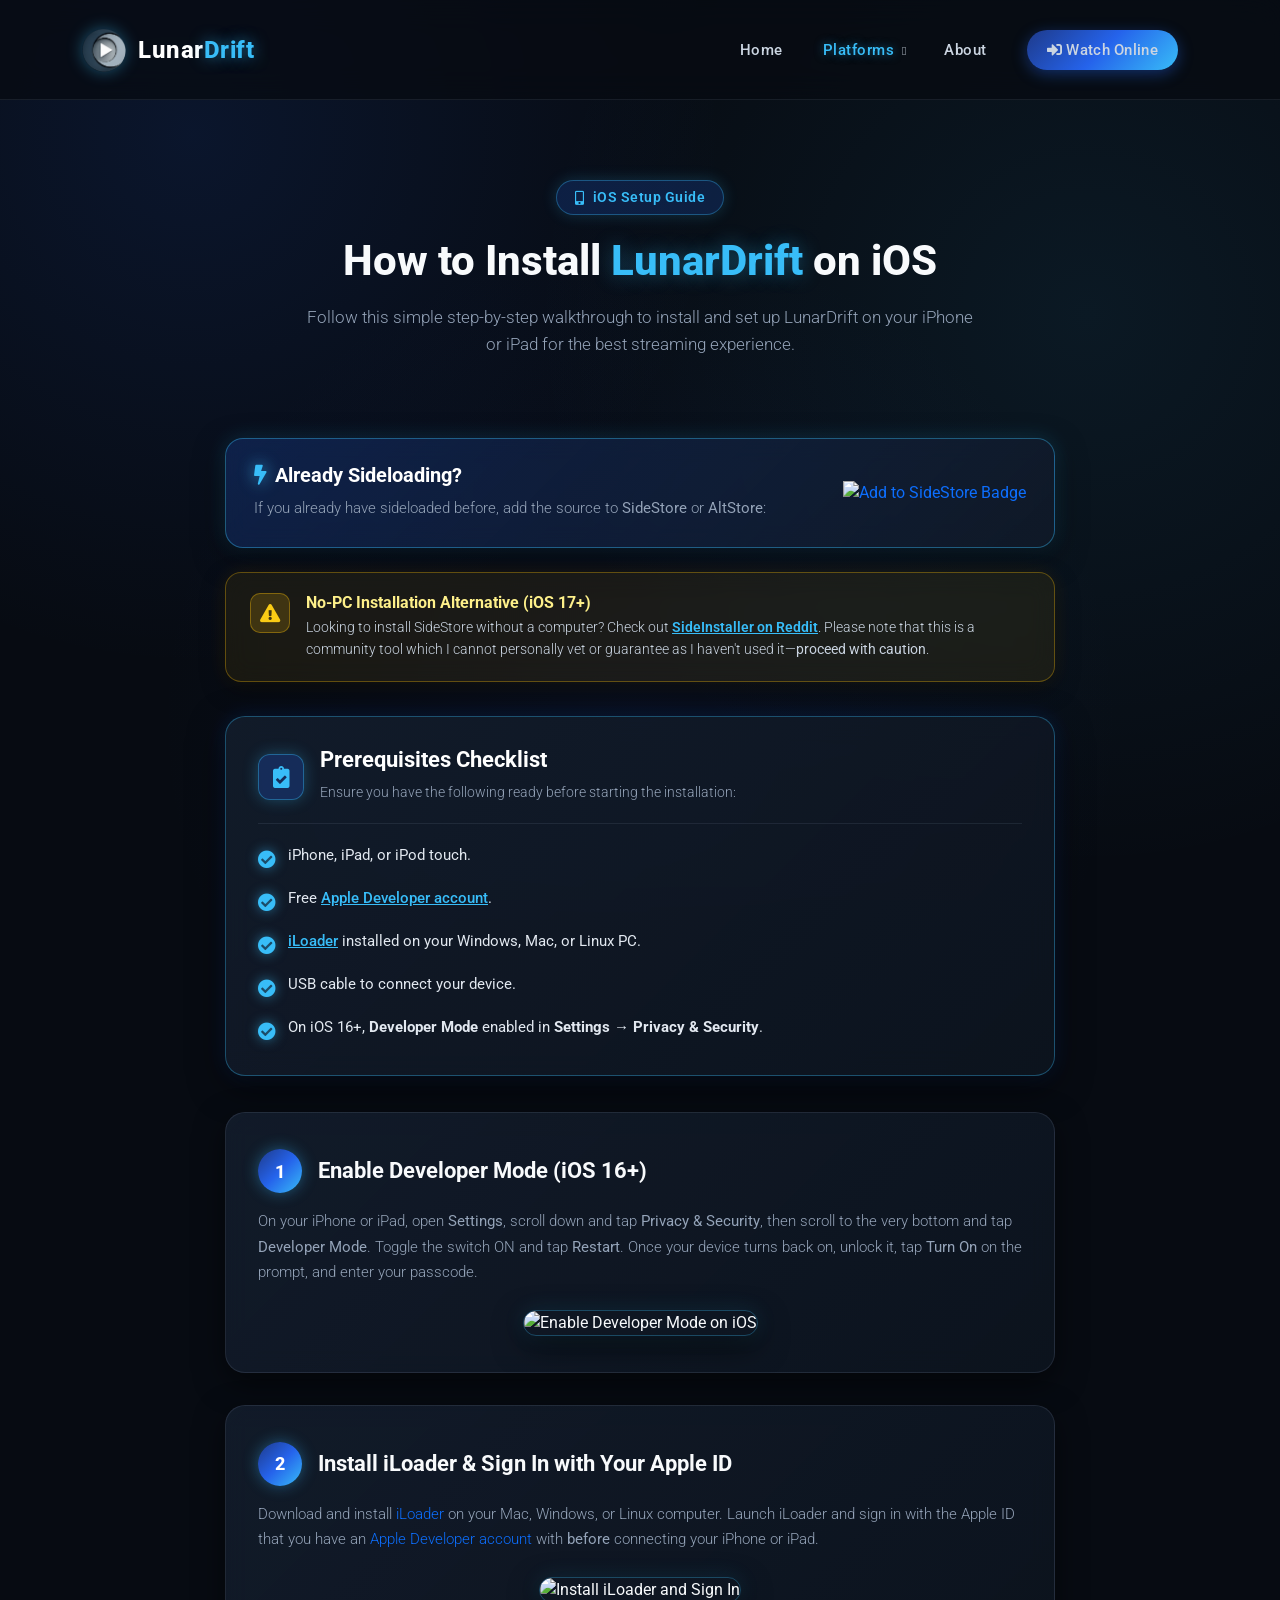
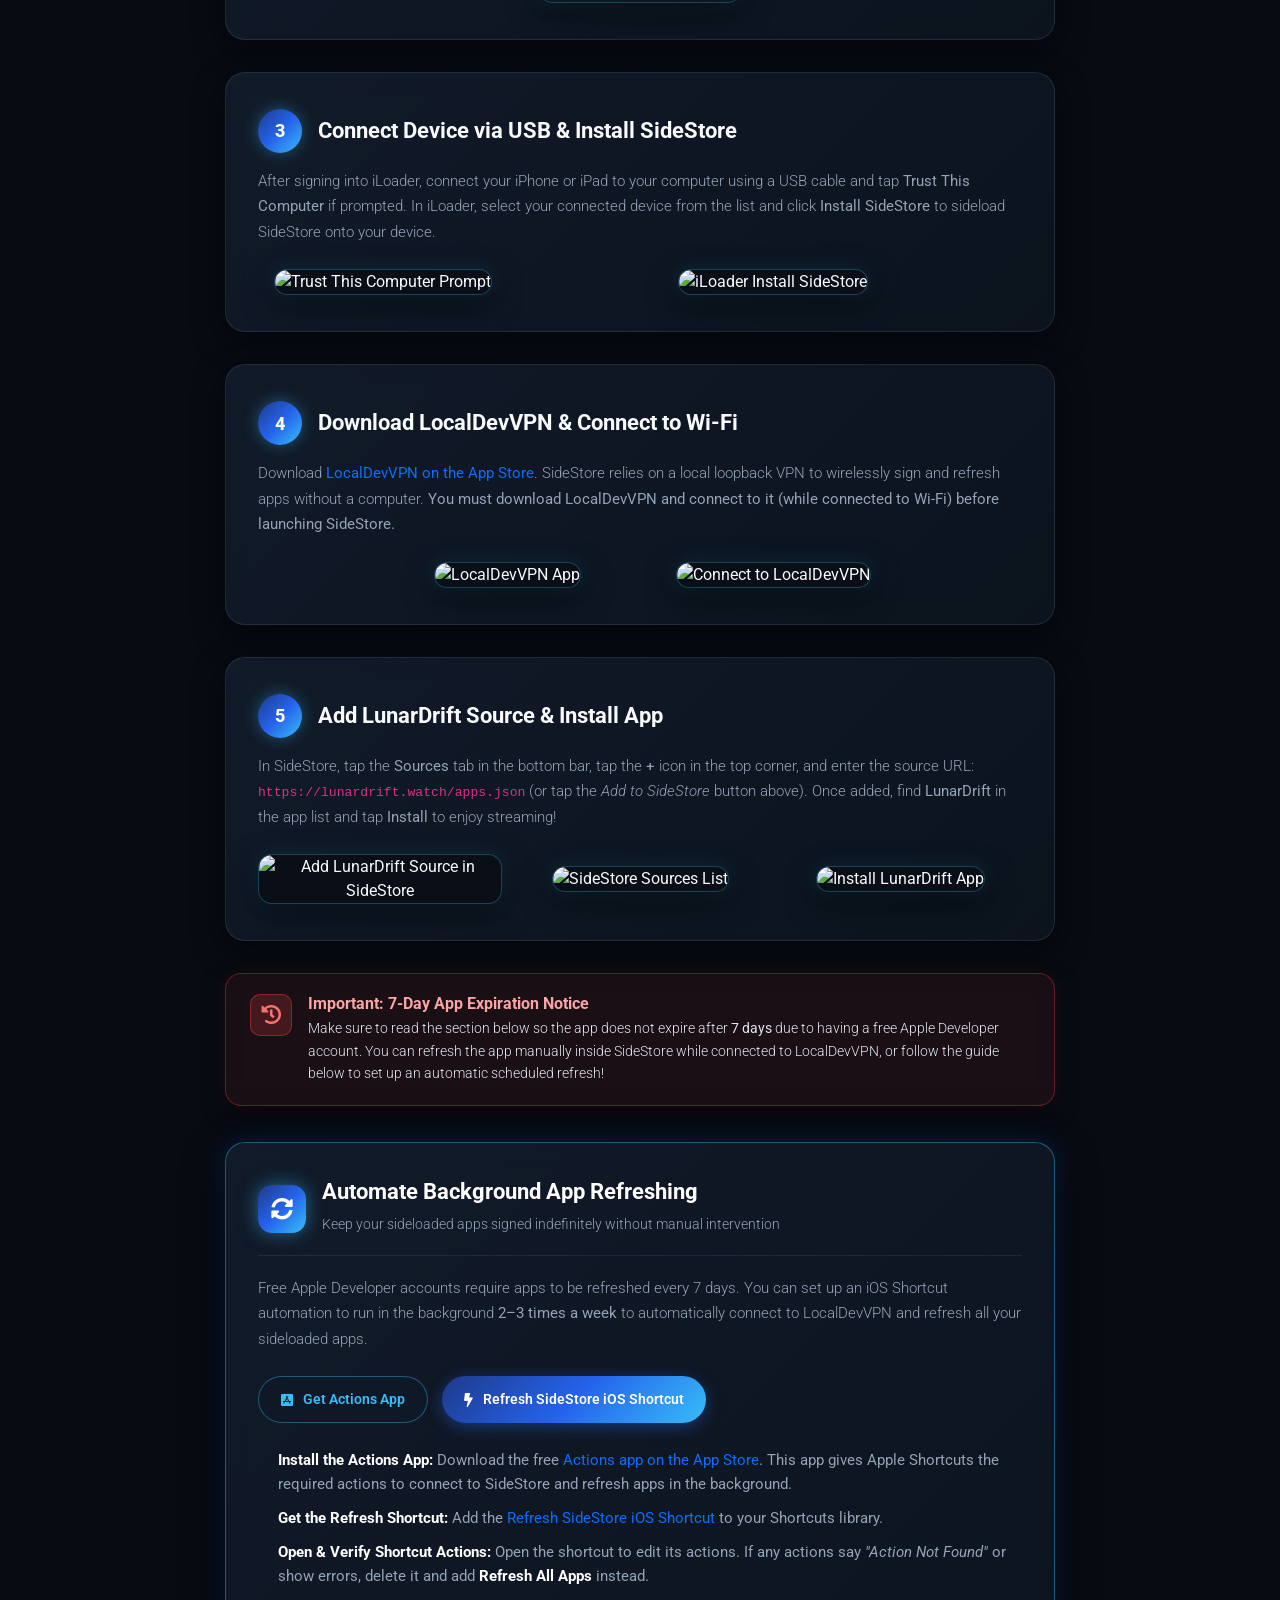
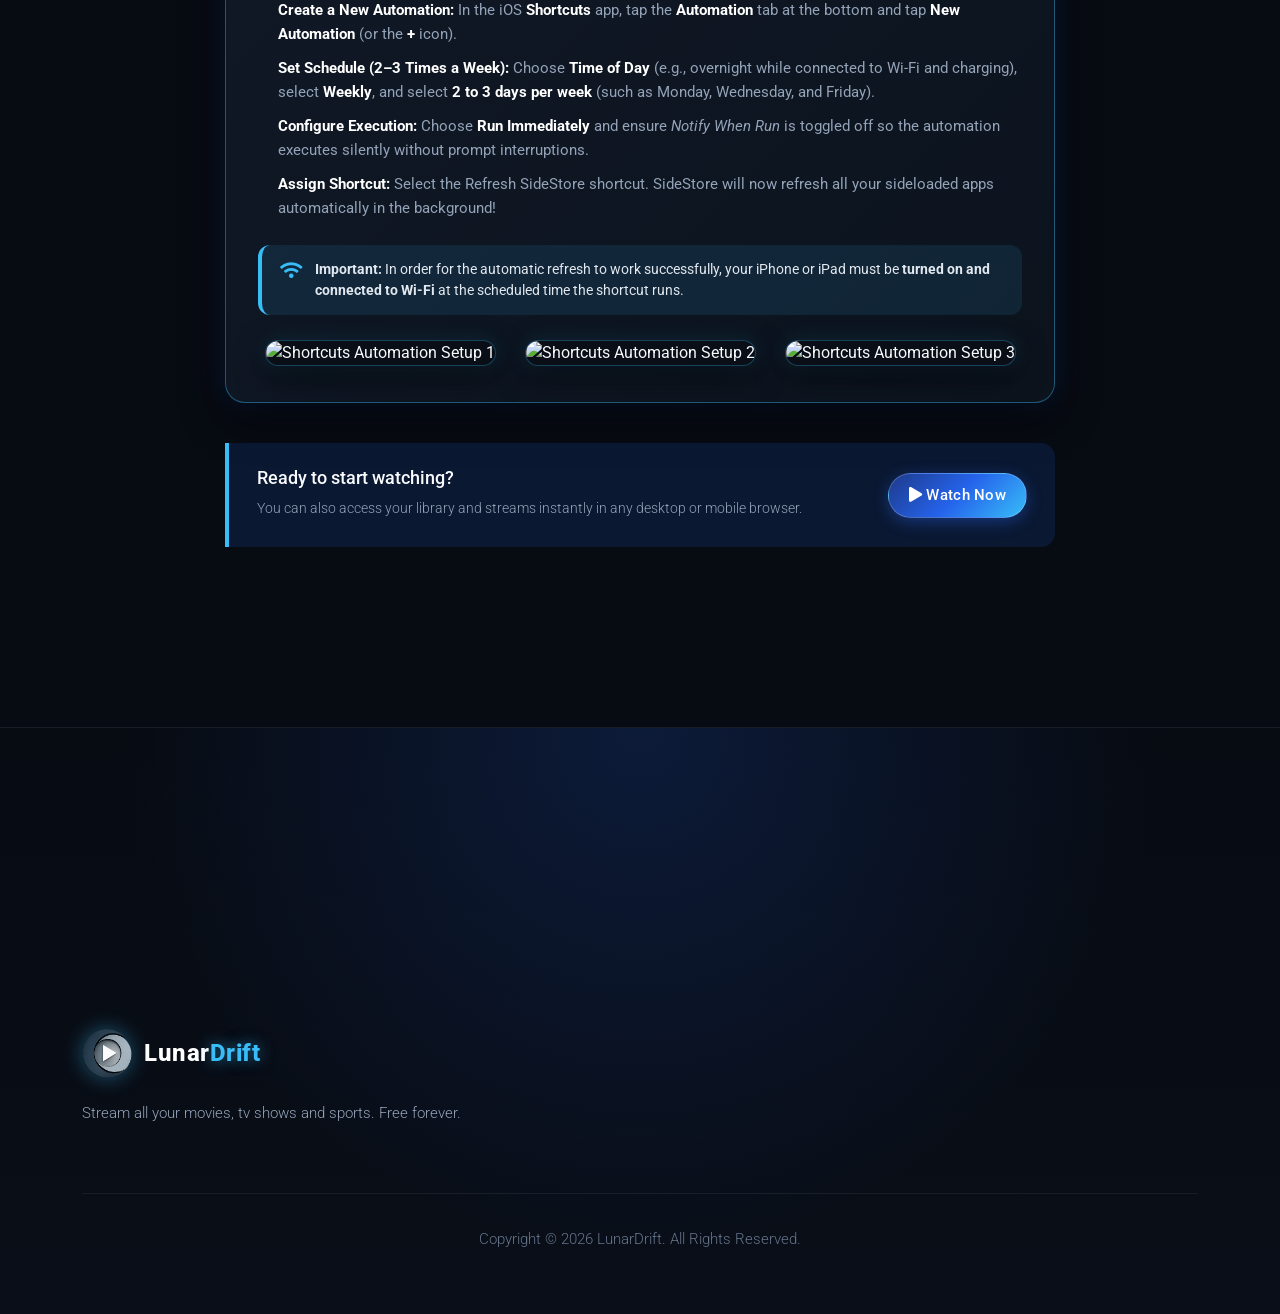
==== ios.html @ 65b02349 "Add files via upload" ====
<!DOCTYPE html>
<html lang="en">

<head>
  <meta charset="UTF-8">
  <meta name="viewport" content="width=device-width, initial-scale=1, shrink-to-fit=no">
  <meta name="description" content="Step-by-step guide to install LunarDrift on iOS devices (iPhone & iPad).">
  <meta name="author" content="LunarDrift">
  <link rel="preconnect" href="https://fonts.googleapis.com">
  <link rel="preconnect" href="https://fonts.gstatic.com" crossorigin>
  <link href="https://fonts.googleapis.com/css2?family=Roboto:wght@100;300;400;500;700;900&display=swap"
    rel="stylesheet">

  <title>How to Install LunarDrift on iOS (iPhone & iPad)</title>
  <link rel="icon" type="image/png" href="assets/images/lunardrift-logo.png">

  <!-- Bootstrap core CSS -->
  <link href="vendor/bootstrap/css/bootstrap.min.css" rel="stylesheet">

  <!-- Additional CSS Files -->
  <link rel="stylesheet" href="https://use.fontawesome.com/releases/v5.8.1/css/all.css"
    integrity="sha384-50oBUHEmvpQ+1lW4y57PTFmhCaXp0ML5d60M1M7uH2+nqUivzIebhndOJK28anvf" crossorigin="anonymous">
  <link rel="stylesheet" href="assets/css/templatemo-chain-app-dev.css">
  <link rel="stylesheet" href="assets/css/lunardrift-theme.css">
  <link rel="stylesheet" href="assets/css/animated.css">
  <link rel="stylesheet" href="assets/css/owl.css">
</head>

<body>

  <!-- ***** Preloader Start ***** -->
  <div id="js-preloader" class="js-preloader">
    <div class="preloader-inner">
      <span class="dot"></span>
      <div class="dots">
        <span></span>
        <span></span>
        <span></span>
      </div>
    </div>
  </div>
  <!-- ***** Preloader End ***** -->

  <!-- ***** Header Area Start ***** -->
  <header class="header-area header-sticky wow slideInDown" data-wow-duration="0.75s" data-wow-delay="0s">
    <div class="container">
      <div class="row">
        <div class="col-12">
          <nav class="main-nav">
            <!-- ***** Logo Start ***** -->
            <a href="index.html" class="logo">
              <img src="assets/images/lunardrift-logo.png" alt="LunarDrift Logo">
              <span class="logo-brand-text">Lunar<span>Drift</span></span>
            </a>
            <!-- ***** Logo End ***** -->
            <!-- ***** Menu Start ***** -->
            <ul class="nav">
              <li><a href="index.html#top">Home</a></li>
              <li class="submenu">
                <a href="javascript:;" class="active">Platforms</a>
                <ul>
                  <li><a href="ios.html" class="active"><i class="fas fa-mobile-alt"></i> iOS</a></li>
                  <li><a href="google-tv.html"><i class="fas fa-tv"></i> Google TV</a></li>
                </ul>
              </li>
              <li><a href="index.html#about">About</a></li>
              <li>
                <div class="gradient-button">
                  <a id="modal_trigger" href="https://lunardrift.watch"><i class="fa fa-sign-in-alt"></i> Watch
                    Online</a>
                </div>
              </li>
            </ul>
            <a class='menu-trigger'>
              <span>Menu</span>
            </a>
            <!-- ***** Menu End ***** -->
          </nav>
        </div>
      </div>
    </div>
  </header>
  <!-- ***** Header Area End ***** -->

  <!-- ***** Guide Hero Section ***** -->
  <div class="guide-header-section">
    <div class="container">
      <div class="row">
        <div class="col-lg-10 offset-lg-1">
          <div class="guide-badge">
            <i class="fas fa-mobile-alt"></i> iOS Setup Guide
          </div>
          <h1 class="guide-title">How to Install <span>LunarDrift</span> on iOS</h1>
          <p class="guide-subtitle">
            Follow this simple step-by-step walkthrough to install and set up LunarDrift on your iPhone or iPad for the
            best streaming experience.
          </p>
        </div>
      </div>
    </div>
  </div>

  <!-- ***** Steps Section ***** -->
  <div class="steps-container">

    <!-- Sideloading Quick Add Banner -->
    <div class="sideload-callout-card wow fadeInUp" data-wow-duration="0.6s">
      <div class="sideload-content">
        <div class="sideload-text">
          <h4><i class="fas fa-bolt"></i> Already Sideloading?</h4>
          <p>If you already have sideloaded before, add the source to <strong>SideStore</strong> or
            <strong>AltStore</strong>:
          </p>
        </div>
        <div class="sideload-btn-wrap">
          <a href="sidestore://source?url=https://lunardrift.watch/apps.json" class="sidestore-badge-link"
            title="Add to SideStore / AltStore">
            <img
              src="https://raw.githubusercontent.com/xN1ckuz/xN1ckuz-Sidestore-Repo/main/Resources/Repo/sidestore_badge.png"
              alt="Add to SideStore Badge">
          </a>
        </div>
      </div>
    </div>

    <!-- No-PC Alternative Notice -->
    <div class="no-pc-notice-card wow fadeInUp" data-wow-duration="0.6s" data-wow-delay="0.1s">
      <div class="notice-icon"><i class="fas fa-exclamation-triangle"></i></div>
      <div>
        <h5>No-PC Installation Alternative (iOS 17+)</h5>
        <p>
          Looking to install SideStore without a computer? Check out <a href="https://www.reddit.com/r/sideloaded/comments/1uhxrye/i_made_sideinstaller_an_nopc_sidestore_installer/" target="_blank" rel="noopener noreferrer">SideInstaller on Reddit</a>. Please note that this is a community tool which I cannot personally vet or guarantee as I haven't used it—<strong>proceed with caution</strong>.
        </p>
      </div>
    </div>

    <!-- Prerequisites Card -->
    <div class="prerequisites-card wow fadeInUp" data-wow-duration="0.6s">
      <div class="prereq-header">
        <div class="prereq-icon"><i class="fas fa-clipboard-check"></i></div>
        <div>
          <h4>Prerequisites Checklist</h4>
          <p>Ensure you have the following ready before starting the installation:</p>
        </div>
      </div>
      <ul class="prereq-list">
        <li>
          <span class="check-icon"><i class="fas fa-check-circle"></i></span>
          <span class="prereq-text">iPhone, iPad, or iPod touch.</span>
        </li>
        <li>
          <span class="check-icon"><i class="fas fa-check-circle"></i></span>
          <span class="prereq-text">Free <a href="https://developer.apple.com" target="_blank"
              rel="noopener noreferrer">Apple Developer account</a>.</span>
        </li>
        <li>
          <span class="check-icon"><i class="fas fa-check-circle"></i></span>
          <span class="prereq-text"><a href="https://iloader.site/download/" target="_blank"
              rel="noopener noreferrer">iLoader</a> installed on your Windows, Mac, or Linux PC.</span>
        </li>
        <li>
          <span class="check-icon"><i class="fas fa-check-circle"></i></span>
          <span class="prereq-text">USB cable to connect your device.</span>
        </li>
        <li>
          <span class="check-icon"><i class="fas fa-check-circle"></i></span>
          <span class="prereq-text">On iOS 16+, <strong>Developer Mode</strong> enabled in <strong>Settings → Privacy
              &amp; Security</strong>.</span>
        </li>
      </ul>
    </div>

    <!-- Step 1 -->
    <div class="step-card wow fadeInUp" data-wow-duration="0.6s" data-wow-delay="0.1s">
      <div class="step-header">
        <div class="step-number">1</div>
        <h3 class="step-heading">Enable Developer Mode (iOS 16+)</h3>
      </div>
      <p class="step-description">
        On your iPhone or iPad, open <strong>Settings</strong>, scroll down and tap <strong>Privacy &amp;
          Security</strong>, then scroll to the very bottom and tap <strong>Developer Mode</strong>. Toggle the switch
        ON and tap <strong>Restart</strong>. Once your device turns back on, unlock it, tap <strong>Turn On</strong> on
        the prompt, and enter your passcode.
      </p>
      <div class="step-image-wrap">
        <img src="https://www.cultofmac.com/wp-content/uploads/2022/08/Enable-Developer-Mode.jpg" alt="Enable Developer Mode on iOS" class="img-fluid">
      </div>
    </div>

    <!-- Step 2 -->
    <div class="step-card wow fadeInUp" data-wow-duration="0.6s" data-wow-delay="0.2s">
      <div class="step-header">
        <div class="step-number">2</div>
        <h3 class="step-heading">Install iLoader &amp; Sign In with Your Apple ID</h3>
      </div>
      <p class="step-description">
        Download and install <a href="https://iloader.site/download/" target="_blank"
          rel="noopener noreferrer">iLoader</a> on your Mac, Windows, or Linux computer. Launch iLoader and sign in with
        the Apple ID that you have an <a href="https://developer.apple.com" target="_blank"
          rel="noopener noreferrer">Apple Developer account</a> with <strong>before</strong> connecting your iPhone or
        iPad.
      </p>
      <div class="step-image-wrap">
        <img src="https://encrypted-tbn0.gstatic.com/images?q=tbn:ANd9GcRnQ1oqlwkjmVuAqbkBHPEQ_l-KyFqG_EfrRuJJrLExAYUahlu0mbSsGn8&amp;s=10" alt="Install iLoader and Sign In" class="img-fluid">
      </div>
    </div>

    <!-- Step 3 -->
    <div class="step-card wow fadeInUp" data-wow-duration="0.6s" data-wow-delay="0.3s">
      <div class="step-header">
        <div class="step-number">3</div>
        <h3 class="step-heading">Connect Device via USB &amp; Install SideStore</h3>
      </div>
      <p class="step-description">
        After signing into iLoader, connect your iPhone or iPad to your computer using a USB cable and tap <strong>Trust
          This Computer</strong> if prompted. In iLoader, select your connected device from the list and click
        <strong>Install SideStore</strong> to sideload SideStore onto your device.
      </p>
      <div class="step-image-grid">
        <div class="grid-img-col col-phone">
          <img src="https://cdsassets.apple.com/live/7WUAS350/images/ios/ios-16-iphone-14-pro-trust-this-computer-prompt.png" alt="Trust This Computer Prompt" class="img-fluid">
        </div>
        <div class="grid-img-col col-desktop">
          <img src="https://senumy.com/wp-content/uploads/2025/12/iloader-ipa-installer-tool-1.jpg" alt="iLoader Install SideStore" class="img-fluid">
        </div>
      </div>
    </div>

    <!-- Step 4 -->
    <div class="step-card wow fadeInUp" data-wow-duration="0.6s" data-wow-delay="0.4s">
      <div class="step-header">
        <div class="step-number">4</div>
        <h3 class="step-heading">Download LocalDevVPN &amp; Connect to Wi-Fi</h3>
      </div>
      <p class="step-description">
        Download <a href="https://apps.apple.com/us/app/localdevvpn/id6755608044" target="_blank"
          rel="noopener noreferrer"><strong>LocalDevVPN on the App Store</strong></a>. SideStore relies on a local
        loopback VPN to wirelessly sign and refresh apps without a computer. <strong>You must download LocalDevVPN and
          connect to it (while connected to Wi-Fi) before launching SideStore.</strong>
      </p>
      <div class="step-image-grid">
        <div class="grid-img-col col-phone">
          <img src="https://lunardrift.watch/vpn.png" alt="LocalDevVPN App" class="img-fluid">
        </div>
        <div class="grid-img-col col-phone">
          <img src="https://img.utdstc.com/screen/2cb/a46/2cba46c6ee9ad8f874c85ecdb246991c20b0ef5a46b547536ecea882cd1bb7c3:600" alt="Connect to LocalDevVPN" class="img-fluid">
        </div>
      </div>
    </div>

    <!-- Step 5 -->
    <div class="step-card wow fadeInUp" data-wow-duration="0.6s" data-wow-delay="0.5s">
      <div class="step-header">
        <div class="step-number">5</div>
        <h3 class="step-heading">Add LunarDrift Source &amp; Install App</h3>
      </div>
      <p class="step-description">
        In SideStore, tap the <strong>Sources</strong> tab in the bottom bar, tap the <strong>+</strong> icon in the top
        corner, and enter the source URL: <code>https://lunardrift.watch/apps.json</code> (or tap the <em>Add to
          SideStore</em> button above). Once added, find <strong>LunarDrift</strong> in the app list and tap
        <strong>Install</strong> to enjoy streaming!
      </p>
      <div class="step-image-grid">
        <div class="grid-img-col col-phone">
          <img src="https://lunardrift.watch/ss1.png" alt="Add LunarDrift Source in SideStore" class="img-fluid">
        </div>
        <div class="grid-img-col col-phone">
          <img src="https://lunardrift.watch/ss2.png" alt="SideStore Sources List" class="img-fluid">
        </div>
        <div class="grid-img-col col-phone">
          <img src="https://lunardrift.watch/ss3.png" alt="Install LunarDrift App" class="img-fluid">
        </div>
      </div>
    </div>

    <!-- 7-Day Expiry Notice -->
    <div class="expiry-notice-card wow fadeInUp" data-wow-duration="0.6s" data-wow-delay="0.55s">
      <div class="notice-icon"><i class="fas fa-history"></i></div>
      <div>
        <h5>Important: 7-Day App Expiration Notice</h5>
        <p>
          Make sure to read the section below so the app does not expire after <strong>7 days</strong> due to having a free Apple Developer account. You can refresh the app manually inside SideStore while connected to LocalDevVPN, or follow the guide below to set up an automatic scheduled refresh!
        </p>
      </div>
    </div>

    <!-- Automated Background Refreshing Section -->
    <div class="automation-card wow fadeInUp" data-wow-duration="0.6s" data-wow-delay="0.6s">
      <div class="automation-header">
        <div class="automation-icon"><i class="fas fa-sync-alt"></i></div>
        <div>
          <h3>Automate Background App Refreshing</h3>
          <p>Keep your sideloaded apps signed indefinitely without manual intervention</p>
        </div>
      </div>

      <p class="step-description">
        Free Apple Developer accounts require apps to be refreshed every 7 days. You can set up an iOS Shortcut
        automation to run in the background <strong>2–3 times a week</strong> to automatically connect to LocalDevVPN
        and refresh all your sideloaded apps.
      </p>

      <div class="automation-btn-row">
        <a href="https://apps.apple.com/us/app/actions/id1586435171" target="_blank" rel="noopener noreferrer"
          class="auto-dl-btn secondary">
          <i class="fab fa-app-store-ios"></i> Get Actions App
        </a>
        <a href="https://www.icloud.com/shortcuts/fbde5995550c42d3a55f5955f2159ab5" target="_blank"
          rel="noopener noreferrer" class="auto-dl-btn primary">
          <i class="fas fa-bolt"></i> Refresh SideStore iOS Shortcut
        </a>
      </div>

      <ol class="auto-steps-list">
        <li>
          <strong>Install the Actions App:</strong> Download the free <a
            href="https://apps.apple.com/us/app/actions/id1586435171" target="_blank" rel="noopener noreferrer">Actions
            app on the App Store</a>. This app gives Apple Shortcuts the required actions to connect to SideStore and
          refresh apps in the background.
        </li>
        <li>
          <strong>Get the Refresh Shortcut:</strong> Add the <a
            href="https://www.icloud.com/shortcuts/fbde5995550c42d3a55f5955f2159ab5" target="_blank"
            rel="noopener noreferrer">Refresh SideStore iOS Shortcut</a> to your Shortcuts library.
        </li>
        <li>
          <strong>Open &amp; Verify Shortcut Actions:</strong> Open the shortcut to edit its actions. If any actions say
          <em>"Action Not Found"</em> or show errors, delete it and add <strong>Refresh All Apps</strong>
          instead.
        </li>
        <li>
          <strong>Create a New Automation:</strong> In the iOS <strong>Shortcuts</strong> app, tap the
          <strong>Automation</strong> tab at the bottom and tap <strong>New Automation</strong> (or the
          <strong>+</strong> icon).
        </li>
        <li>
          <strong>Set Schedule (2–3 Times a Week):</strong> Choose <strong>Time of Day</strong> (e.g., overnight while
          connected to Wi-Fi and charging), select <strong>Weekly</strong>, and select <strong>2 to 3 days per
            week</strong> (such as Monday, Wednesday, and Friday).
        </li>
        <li>
          <strong>Configure Execution:</strong> Choose <strong>Run Immediately</strong> and ensure <em>Notify When
            Run</em> is toggled off so the automation executes silently without prompt interruptions.
        </li>
        <li>
          <strong>Assign Shortcut:</strong> Select the Refresh SideStore shortcut. SideStore will now refresh all
          your sideloaded apps automatically in the background!
        </li>
      </ol>

      <div class="automation-note"
        style="margin-top: 15px; margin-bottom: 25px; padding: 14px 18px; border-radius: 12px; background: rgba(56, 189, 248, 0.1); border-left: 4px solid var(--ld-accent-cyan); display: flex; align-items: flex-start; gap: 12px; color: #e2e8f0; font-size: 14px; line-height: 1.5;">
        <i class="fas fa-wifi"
          style="color: var(--ld-accent-cyan); font-size: 18px; margin-top: 2px; flex-shrink: 0;"></i>
        <span><strong>Important:</strong> In order for the automatic refresh to work successfully, your iPhone or iPad
          must be <strong>turned on and connected to Wi-Fi</strong> at the scheduled time the shortcut runs.</span>
      </div>

      <div class="step-image-grid">
        <div class="grid-img-col col-phone">
          <img src="https://lunardrift.watch/sc1.png" alt="Shortcuts Automation Setup 1" class="img-fluid">
        </div>
        <div class="grid-img-col col-phone">
          <img src="https://lunardrift.watch/sc2.png" alt="Shortcuts Automation Setup 2" class="img-fluid">
        </div>
        <div class="grid-img-col col-phone">
          <img src="https://lunardrift.watch/sc3.png" alt="Shortcuts Automation Setup 3" class="img-fluid">
        </div>
      </div>
    </div>

    <!-- Help Callout Box -->
    <div class="guide-callout wow fadeInUp" data-wow-duration="0.6s" data-wow-delay="0.6s">
      <div>
        <h5>Ready to start watching?</h5>
        <p>You can also access your library and streams instantly in any desktop or mobile browser.</p>
      </div>
      <div class="gradient-button">
        <a href="https://lunardrift.watch"><i class="fa fa-play"></i> Watch Now</a>
      </div>
    </div>

  </div>

  <!-- ***** Footer Area Start ***** -->
  <footer id="newsletter">
    <div class="container">
      <div class="row">
        <div class="col-lg-8">
          <div class="footer-widget">
            <div class="logo">
              <img src="assets/images/lunardrift-logo.png" alt="LunarDrift Logo">
              <span class="logo-brand-text">Lunar<span>Drift</span></span>
            </div>
            <p>Stream all your movies, tv shows and sports. Free forever.</p>
          </div>
        </div>
        <div class="col-lg-12">
          <div class="copyright-text">
            <p>Copyright © 2026 LunarDrift. All Rights Reserved.</p>
          </div>
        </div>
      </div>
    </div>
  </footer>

  <!-- Scripts -->
  <script src="vendor/jquery/jquery.min.js"></script>
  <script src="vendor/bootstrap/js/bootstrap.bundle.min.js"></script>
  <script src="assets/js/owl-carousel.js"></script>
  <script src="assets/js/animation.js"></script>
  <script src="assets/js/imagesloaded.js"></script>
  <script src="assets/js/popup.js"></script>
  <script src="assets/js/custom.js"></script>
</body>

</html>
---- assets/css/templatemo-chain-app-dev.css ----
/*

TemplateMo 570 Chain App Dev

https://templatemo.com/tm-570-chain-app-dev

*/

/* ---------------------------------------------
Table of contents
------------------------------------------------
01. font & reset css
02. reset
03. global styles
04. header
05. banner
06. features
07. testimonials
08. contact
09. footer
10. preloader
11. search
12. portfolio

--------------------------------------------- */
/* 
---------------------------------------------
font & reset css
--------------------------------------------- 
*/
/* 
---------------------------------------------
reset
--------------------------------------------- 
*/
html, body, div, span, applet, object, iframe, h1, h2, h3, h4, h5, h6, p, blockquote, div
pre, a, abbr, acronym, address, big, cite, code, del, dfn, em, font, img, ins, kbd, q,
s, samp, small, strike, strong, sub, sup, tt, var, b, u, i, center, dl, dt, dd, ol, ul, li,
figure, header, nav, section, article, aside, footer, figcaption {
  margin: 0;
  padding: 0;
  border: 0;
  outline: 0;
}

/* clear fix */
.grid:after {
  content: '';
  display: block;
  clear: both;
}

/* ---- .grid-item ---- */

.grid-sizer,
.grid-item {
  width: 50%;
}

.grid-item {
  float: left;
}

.grid-item img {
  display: block;
  max-width: 100%;
}

.clearfix:after {
  content: ".";
  display: block;
  clear: both;
  visibility: hidden;
  line-height: 0;
  height: 0;
}

.clearfix {
  display: inline-block;
}

html[xmlns] .clearfix {
  display: block;
}

* html .clearfix {
  height: 1%;
}

ul, li {
  padding: 0;
  margin: 0;
  list-style: none;
}

header, nav, section, article, aside, footer, hgroup {
  display: block;
}

* {
  box-sizing: border-box;
}

html, body {
  font-family: 'Roboto', sans-serif;
  font-weight: 400;
  background-color: #fff;
  -ms-text-size-adjust: 100%;
  -webkit-font-smoothing: antialiased;
  -moz-osx-font-smoothing: grayscale;
}

a {
  text-decoration: none !important;
}

h1, h2, h3, h4, h5, h6 {
  margin-top: 0px;
  margin-bottom: 0px;
}

ul {
  margin-bottom: 0px;
}

p {
  font-size: 15px;
  line-height: 30px;
  font-weight: 300;
  color: #afafaf;
}

img {
  width: 100%;
  overflow: hidden;
}

/* 
---------------------------------------------
global styles
--------------------------------------------- 
*/
html,
body {
  background: #fff;
  font-family: 'Roboto', sans-serif;
}

::selection {
  background: #4b8ef1;
  color: #fff !important;
}

::-moz-selection {
  background: #4b8ef1;
  color: #fff !important;
}

@media (max-width: 991px) {
  html, body {
    overflow-x: hidden;
  }
  .mobile-top-fix {
    margin-top: 30px;
    margin-bottom: 0px;
  }
  .mobile-bottom-fix {
    margin-bottom: 30px;
  }
  .mobile-bottom-fix-big {
    margin-bottom: 60px;
  }
}

.section-heading {
  position: relative;
  z-index: 2;
}

.section-heading h4 {
  color: #2a2a2a;
  font-size: 30px;
  font-weight: 700;
  text-transform: capitalize;
  margin-bottom: 10px;
}

.section-heading h4 em {
  font-style: normal;
  color: #4b8ef1;
}

.section-heading img {
  width: 45px;
  height: 2px;
}

.section-heading p {
  margin-top: 10px;
}

.show-up {
  position: relative;
  z-index: 2;
}

.white-button a {
  display: inline-block !important;
  padding: 10px 20px !important;
  color: #4b8ef1 !important;
  text-transform: capitalize;
  font-size: 15px;
  background-color: #fff;
  border-radius: 23px;
  font-weight: 500 !important;
  letter-spacing: 0.3px !important;
  transition: all .5s;
}

.white-button a i {
  margin-left: 5px;
  font-size: 18px;
}

.white-button a:hover {
  background-color: #4b8ef1;
  color: #fff !important;
}

.text-button a {
  font-size: 15px;
}

.text-button a i {
  margin-left: 5px;
  font-size: 14px;
  transition: all .3s;
}

.text-button a:hover i {
  margin-left: 8px;
}

.gradient-button a {
  display: inline-block !important;
  padding: 10px 20px !important;
  color: #fff !important;
  text-transform: capitalize;
  font-size: 15px;
  background: rgb(19,175,240);
  background: linear-gradient(105deg, rgba(91,104,235,1) 0%, rgba(40,225,253,1) 100%);
  border-radius: 23px;
  font-weight: 500 !important;
  letter-spacing: 0.3px !important;
  transition: all .5s;
}

.gradient-button a:hover {
  color: #fff !important;
  background: rgb(19,175,240);
  background: linear-gradient(105deg, rgba(91,104,235,1) 0%, rgba(40,225,253,1) 100%);
}

.border-button a {
  display: inline-block !important;
  padding: 10px 20px !important;
  color: #4b8ef1 !important;
  border: 1px solid #4b8ef1;
  text-transform: capitalize;
  font-size: 15px;
  display: inline-block;
  background-color: #fff;
  border-radius: 23px;
  font-weight: 500 !important;
  letter-spacing: 0.3px !important;
  transition: all .5s;
}

.border-button a:hover {
  background-color: #4b8ef1;
  color: #fff !important;
}


/* 
---------------------------------------------
header
--------------------------------------------- 
*/

.background-header {
  background-color: #fff !important;
  height: 80px!important;
  border-bottom: none !important;
  position: fixed!important;
  top: 0px;
  left: 0px;
  right: 0px;
  box-shadow: 0px 5px 8px rgba(0,0,0,0.03);
}

.background-header .logo,
.background-header .main-nav .nav li a {
  color: #fff;
}

.background-header .main-nav .nav li:hover a {
  color: #4b8ef1;
}

.background-header .nav li a.active {
  position: relative;
  color: #fff;
}

.background-header .nav li a.active:after {
  position: absolute;
  width: 100%;
  height: 1px;
  background-color: #4b8ef1;
  content: '';
  left: 50%;
  bottom: -20px;
  transform: translateX(-50%);
}

.background-header .nav li:last-child a.active:after {
  background-color: transparent;
}

.header-area {
  background-color: transparent;
  border-bottom: 1px solid rgba(42,42,42,0.2);
  position: absolute;
  left: 0px;
  right: 0px;
  z-index: 100;
  height: 100px;
  -webkit-transition: all .5s ease 0s;
  -moz-transition: all .5s ease 0s;
  -o-transition: all .5s ease 0s;
  transition: all .5s ease 0s;
}

.header-area .main-nav {
  min-height: 80px;
  background: transparent;
}

.header-area .main-nav .logo {
  float: left;
  -webkit-transition: all 0.3s ease 0s;
  -moz-transition: all 0.3s ease 0s;
  -o-transition: all 0.3s ease 0s;
  transition: all 0.3s ease 0s;
}

.header-area .main-nav .logo {
    line-height: 100px;
    float: left;
    -webkit-transition: all 0.3s ease 0s;
    -moz-transition: all 0.3s ease 0s;
    -o-transition: all 0.3s ease 0s;
    transition: all 0.3s ease 0s;
}

.background-header .main-nav .logo {
  line-height: 80px;
}

.background-header .main-nav .nav {
  margin-top: 20px !important;
}

.header-area .main-nav .nav {
  float: right;
  margin-top: 30px;
  margin-right: 0px;
  background-color: transparent;
  -webkit-transition: all 0.3s ease 0s;
  -moz-transition: all 0.3s ease 0s;
  -o-transition: all 0.3s ease 0s;
  transition: all 0.3s ease 0s;
  position: relative;
  z-index: 999;
}

.header-area .main-nav .nav li {
  padding-left: 20px;
  padding-right: 20px;
}

.header-area .main-nav .nav li:nth-child(6) {
  padding-right: 0px;
  padding-left: 40px;
}

.header-area .main-nav .nav li:last-child a ,
.background-header .main-nav .nav li:last-child a,
.header-area .main-nav .nav li:nth-child(6) a ,
.background-header .main-nav .nav li:nth-child(6) a {
  padding: 0px 20px !important;
  font-weight: 400;
}

.header-area .main-nav .nav li:last-child a:hover ,
.background-header .main-nav .nav li:last-child a:hover,
.header-area .main-nav .nav li:nth-child(6) a:hover ,
.background-header .main-nav .nav li:nth-child(6) a:hover {
  color: #fff !important;
}

.header-area .main-nav .nav li a {
  display: block;
  font-weight: 500;
  font-size: 15px;
  color: #2a2a2a;
  text-transform: capitalize;
  -webkit-transition: all 0.3s ease 0s;
  -moz-transition: all 0.3s ease 0s;
  -o-transition: all 0.3s ease 0s;
  transition: all 0.3s ease 0s;
  height: 40px;
  line-height: 40px;
  border: transparent;
  letter-spacing: 1px;
}

.header-area .main-nav .nav li:hover a,
.header-area .main-nav .nav li a.active {
  color: #4b8ef1!important;
}

.header-area .main-nav .nav li:last-child a.active {
  color: #fff !important;
}

.background-header .main-nav .nav li:hover a,
.background-header .main-nav .nav li a.active {
  color: #4b8ef1!important;
  opacity: 1;
}

.header-area .main-nav .nav li.submenu {
  position: relative;
  padding-right: 30px;
}

.header-area .main-nav .nav li.submenu:after {
  font-family: FontAwesome;
  content: "\f107";
  font-size: 12px;
  color: #2a2a2a;
  position: absolute;
  right: 18px;
  top: 12px;
}

.background-header .main-nav .nav li.submenu:after {
  color: #2a2a2a;
}

.header-area .main-nav .nav li.submenu ul {
  position: absolute;
  width: 200px;
  box-shadow: 0 2px 28px 0 rgba(0, 0, 0, 0.06);
  overflow: hidden;
  top: 50px;
  opacity: 0;
  transform: translateY(+2em);
  visibility: hidden;
  z-index: -1;
  transition: all 0.3s ease-in-out 0s, visibility 0s linear 0.3s, z-index 0s linear 0.01s;
}

.header-area .main-nav .nav li.submenu ul li {
  margin-left: 0px;
  padding-left: 0px;
  padding-right: 0px;
}

.header-area .main-nav .nav li.submenu ul li a {
  opacity: 1;
  display: block;
  background: #f7f7f7;
  color: #2a2a2a!important;
  padding-left: 20px;
  height: 40px;
  line-height: 40px;
  -webkit-transition: all 0.3s ease 0s;
  -moz-transition: all 0.3s ease 0s;
  -o-transition: all 0.3s ease 0s;
  transition: all 0.3s ease 0s;
  position: relative;
  font-size: 13px;
  font-weight: 400;
  border-bottom: 1px solid #eee;
}

.header-area .main-nav .nav li.submenu ul li a:hover {
  background: #fff;
  color: #4b8ef1!important;
  padding-left: 25px;
}

.header-area .main-nav .nav li.submenu ul li a:hover:before {
  width: 3px;
}

.header-area .main-nav .nav li.submenu:hover ul {
  visibility: visible;
  opacity: 1;
  z-index: 1;
  transform: translateY(0%);
  transition-delay: 0s, 0s, 0.3s;
}

.header-area .main-nav .menu-trigger {
  cursor: pointer;
  display: block;
  position: absolute;
  top: 33px;
  width: 32px;
  height: 40px;
  text-indent: -9999em;
  z-index: 99;
  right: 40px;
  display: none;
}

.background-header .main-nav .menu-trigger {
  top: 23px;
}

.header-area .main-nav .menu-trigger span,
.header-area .main-nav .menu-trigger span:before,
.header-area .main-nav .menu-trigger span:after {
  -moz-transition: all 0.4s;
  -o-transition: all 0.4s;
  -webkit-transition: all 0.4s;
  transition: all 0.4s;
  background-color: #2a2a2a;
  display: block;
  position: absolute;
  width: 30px;
  height: 2px;
  left: 0;
}

.background-header .main-nav .menu-trigger span,
.background-header .main-nav .menu-trigger span:before,
.background-header .main-nav .menu-trigger span:after {
  background-color: #2a2a2a;
}

.header-area .main-nav .menu-trigger span:before,
.header-area .main-nav .menu-trigger span:after {
  -moz-transition: all 0.4s;
  -o-transition: all 0.4s;
  -webkit-transition: all 0.4s;
  transition: all 0.4s;
  background-color: #2a2a2a;
  display: block;
  position: absolute;
  width: 30px;
  height: 2px;
  left: 0;
  width: 75%;
}

.background-header .main-nav .menu-trigger span:before,
.background-header .main-nav .menu-trigger span:after {
  background-color: #2a2a2a;
}

.header-area .main-nav .menu-trigger span:before,
.header-area .main-nav .menu-trigger span:after {
  content: "";
}

.header-area .main-nav .menu-trigger span {
  top: 16px;
}

.header-area .main-nav .menu-trigger span:before {
  -moz-transform-origin: 33% 100%;
  -ms-transform-origin: 33% 100%;
  -webkit-transform-origin: 33% 100%;
  transform-origin: 33% 100%;
  top: -10px;
  z-index: 10;
}

.header-area .main-nav .menu-trigger span:after {
  -moz-transform-origin: 33% 0;
  -ms-transform-origin: 33% 0;
  -webkit-transform-origin: 33% 0;
  transform-origin: 33% 0;
  top: 10px;
}

.header-area .main-nav .menu-trigger.active span,
.header-area .main-nav .menu-trigger.active span:before,
.header-area .main-nav .menu-trigger.active span:after {
  background-color: transparent;
  width: 100%;
}

.header-area .main-nav .menu-trigger.active span:before {
  -moz-transform: translateY(6px) translateX(1px) rotate(45deg);
  -ms-transform: translateY(6px) translateX(1px) rotate(45deg);
  -webkit-transform: translateY(6px) translateX(1px) rotate(45deg);
  transform: translateY(6px) translateX(1px) rotate(45deg);
  background-color: #2a2a2a;
}

.background-header .main-nav .menu-trigger.active span:before {
  background-color: #2a2a2a;
}

.header-area .main-nav .menu-trigger.active span:after {
  -moz-transform: translateY(-6px) translateX(1px) rotate(-45deg);
  -ms-transform: translateY(-6px) translateX(1px) rotate(-45deg);
  -webkit-transform: translateY(-6px) translateX(1px) rotate(-45deg);
  transform: translateY(-6px) translateX(1px) rotate(-45deg);
  background-color: #2a2a2a;
}

.background-header .main-nav .menu-trigger.active span:after {
  background-color: #2a2a2a;
}

.header-area.header-sticky {
  min-height: 80px;
}

.header-area .nav {
  margin-top: 30px;
}

.header-area.header-sticky .nav li a.active {
  color: #4b8ef1;
}

@media (max-width: 1200px) {
  .header-area .main-nav .nav li {
    padding-left: 12px;
    padding-right: 12px;
  }
  .header-area .main-nav:before {
    display: none;
  }
}

@media (max-width: 992px) {
  .header-area .main-nav .nav li:last-child  ,
  .background-header .main-nav .nav li:last-child {
    color: #069;
  }
  .header-area .main-nav .nav li:nth-child(6),
  .background-header .main-nav .nav li:nth-child(6) {
    padding-right: 0px;
  }
  .background-header .nav li a.active:after {
    display: none;
  }
}

@media (max-width: 767px) {
  .pre-header ul.info li:last-child,
  .pre-header ul.info li:nth-child(6) {
    display: none!important;
  }
  .background-header .main-nav .nav {
    margin-top: 80px !important;
  }
  .header-area .main-nav .logo {
    color: #1e1e1e;
  }
  .header-area.header-sticky .nav li a:hover,
  .header-area.header-sticky .nav li a.active {
    color: #4b8ef1!important;
    opacity: 1;
  }
  .header-area.header-sticky .nav li.search-icon a {
    width: 100%;
  }
  .header-area {
    background-color: #fff;
    padding: 0px 15px;
    height: 100px;
    box-shadow: none;
    text-align: center;
    box-shadow: 0px 5px 8px rgba(0,0,0,0.03);
  }
  .header-area .container {
    padding: 0px;
  }
  .header-area .logo {
    margin-left: 30px;
  }
  .header-area .menu-trigger {
    display: block !important;
  }
  .header-area .main-nav {
    overflow: hidden;
  }
  .header-area .main-nav .nav {
    float: none;
    width: 100%;
    display: none;
    -webkit-transition: all 0s ease 0s;
    -moz-transition: all 0s ease 0s;
    -o-transition: all 0s ease 0s;
    transition: all 0s ease 0s;
    margin-left: 0px;
  }
  .background-header .nav {
    margin-top: 80px;
  }
  .header-area .main-nav .nav li:first-child {
    border-top: 1px solid #eee;
  }
  .header-area.header-sticky .nav {
    margin-top: 100px;
  }
  .header-area .main-nav .nav li {
    width: 100%;
    background: #fff;
    border-bottom: 1px solid #e7e7e7;
    padding-left: 0px !important;
    padding-right: 0px !important;
  }
  .header-area .main-nav .nav li a {
    height: 50px !important;
    line-height: 50px !important;
    padding: 0px !important;
    border: none !important;
    background: #f7f7f7 !important;
    color: #191a20 !important;
  }
  .header-area .main-nav .nav li a:hover {
    background: #eee !important;
    color: #4b8ef1!important;
  }
  .header-area .main-nav .nav li.submenu ul {
    position: relative;
    visibility: inherit;
    opacity: 1;
    z-index: 1;
    transform: translateY(0%);
    transition-delay: 0s, 0s, 0.3s;
    top: 0px;
    width: 100%;
    box-shadow: none;
    height: 0px;
  }
  .header-area .main-nav .nav li.submenu ul li a {
    font-size: 12px;
    font-weight: 400;
  }
  .header-area .main-nav .nav li.submenu ul li a:hover:before {
    width: 0px;
  }
  .header-area .main-nav .nav li.submenu ul.active {
    height: auto !important;
  }
  .header-area .main-nav .nav li.submenu:after {
    color: #3B566E;
    right: 25px;
    font-size: 14px;
    top: 15px;
  }
  .header-area .main-nav .nav li.submenu:hover ul, .header-area .main-nav .nav li.submenu:focus ul {
    height: 0px;
  }
}

@media (min-width: 767px) {
  .header-area .main-nav .nav {
    display: flex !important;
  }
}

/* 
---------------------------------------------
preloader
--------------------------------------------- 
*/

.js-preloader {
    position: fixed;
    top: 0;
    left: 0;
    right: 0;
    bottom: 0;
    background-color: #fff;
    display: -webkit-box;
    display: flex;
    -webkit-box-align: center;
    align-items: center;
    -webkit-box-pack: center;
    justify-content: center;
    opacity: 1;
    visibility: visible;
    z-index: 9999;
    -webkit-transition: opacity 0.25s ease;
    transition: opacity 0.25s ease;
}

.js-preloader.loaded {
    opacity: 0;
    visibility: hidden;
    pointer-events: none;
}

@-webkit-keyframes dot {
    50% {
        -webkit-transform: translateX(96px);
        transform: translateX(96px);
    }
}

@keyframes dot {
    50% {
        -webkit-transform: translateX(96px);
        transform: translateX(96px);
    }
}

@-webkit-keyframes dots {
    50% {
        -webkit-transform: translateX(-31px);
        transform: translateX(-31px);
    }
}

@keyframes dots {
    50% {
        -webkit-transform: translateX(-31px);
        transform: translateX(-31px);
    }
}

.preloader-inner {
    position: relative;
    width: 142px;
    height: 40px;
    background: #fff;
}

.preloader-inner .dot {
    position: absolute;
    width: 16px;
    height: 16px;
    top: 12px;
    left: 15px;
    background: #4b8ef1;
    border-radius: 50%;
    -webkit-transform: translateX(0);
    transform: translateX(0);
    -webkit-animation: dot 2.8s infinite;
    animation: dot 2.8s infinite;
}

.preloader-inner .dots {
    -webkit-transform: translateX(0);
    transform: translateX(0);
    margin-top: 12px;
    margin-left: 31px;
    -webkit-animation: dots 2.8s infinite;
    animation: dots 2.8s infinite;
}

.preloader-inner .dots span {
    display: block;
    float: left;
    width: 16px;
    height: 16px;
    margin-left: 16px;
    background: #4b8ef1;
    border-radius: 50%;
}



/* 
---------------------------------------------
Banner Style
--------------------------------------------- 
*/

.main-banner {
  background-repeat: no-repeat;
  background-position: center center;
  background-size: cover;
  padding: 250px 120px 150px 120px;
  position: relative;
  overflow: hidden;
}

.main-banner:after {
  content: '';
  background-image: url(../images/slider-left-dec.png);
  background-repeat: no-repeat;
  background-size: contain;
  position: absolute;
  left: 0px;
  top: 0px;
  width: 100%;
  height: 100%;
  z-index: 1;
}

.main-banner .left-content {
  margin-right: 15px;
}

.main-banner .left-content h2 {
  z-index: 2;
  position: relative;
  font-weight: 700;
  line-height: 70px;
  font-size: 50px;
  margin-bottom: 20px;
}

.main-banner .left-content p {
  margin-bottom: 45px;
  color: #2a2a2a;
  font-weight: 400;
}

.main-banner .left-content .first-button {
  margin-right: 15px;
}

.main-banner .left-content .white-button {
  display: inline-block;
}

.main-banner .right-image {
  text-align: center;
  position: relative;
  z-index: 20;
}

.main-banner .right-image img {
  max-width: 710px;
}

.main-banner .left-content .white-button a {
  background-color: #4b8ef1;
  color: #fff !important;
}

/* 
---------------------------------------------
Services Style
--------------------------------------------- 
*/

.services {
  padding-top: 130px;
  position: relative;
}

.services  .section-heading p {
  margin-top: 10px;
  margin-left: 18%;
  margin-right: 18%;
}

.services .container-fluid {
  padding-left: 65px;
  padding-right: 65px;
}

.services:after {
  content: '';
  background-image: url(../images/services-left-dec.png);
  background-repeat: no-repeat;
  position: absolute;
  left: 0;
  bottom: -300px;
  width: 261px;
  height: 368px;
  z-index: 0;
}

.services:before {
  content: '';
  background-image: url(../images/services-right-dec.png);
  background-repeat: no-repeat;
  position: absolute;
  right: 0;
  top: 0;
  width: 1136px;
  height: 244px;
  z-index: 0;
}

.services .section-heading {
  text-align: center;
  margin-bottom: 80px;
}

.services .section-heading .line-dec {
  margin: 0 auto;
}

.service-item {
  position: relative;
  z-index: 1;
  padding: 30px;
  box-shadow: 0px 0px 15px rgba(0,0,0,0.1);
  background-color: #fff;
  border-radius: 10px;
  border-top-right-radius: 50px;
  transition: all .3s;
}

.service-item .icon {
  margin-left: 0px;
  margin-bottom: 30px;
  background-repeat: no-repeat;
  width: 50px;
  height: 50px;
  transition: all .3s;
}

.service-item h4 {
  transition: all .3s;
  font-size: 20px;
  font-weight: 700;
  margin-bottom: 15px;
}

.service-item p {
  transition: all .3s;
  font-size: 15px;
  margin-bottom: 20px;
}

.service-item:hover h4,
.service-item:hover p,
.service-item:hover .text-button a {
  color: #fff;
}

.first-service .icon {
  background-image: url(../images/service-icon-01.png);
}

.first-service:hover .icon {
  background-image: url(../images/service-icon-hover-01.png);
}

.second-service .icon {
  background-image: url(../images/service-icon-02.png);
}

.second-service:hover .icon {
  background-image: url(../images/service-icon-hover-02.png);
}


.third-service .icon {
  background-image: url(../images/service-icon-03.png);
}

.third-service:hover .icon {
  background-image: url(../images/service-icon-hover-03.png);
}

.fourth-service .icon {
  background-image: url(../images/service-icon-04.png);
}

.fourth-service:hover .icon {
  background-image: url(../images/service-icon-hover-04.png);
}

.service-item:hover {
  background-image: url(../images/service-bg.jpg);
  background-position: right top;
  background-repeat: no-repeat;
  background-size: cover;
}



/*
---------------------------------------------
About Us
---------------------------------------------
*/

.about-us {
  padding-top: 130px;
  position: relative;
}

.about-us .section-heading {
  margin-bottom: 45px;
}

.about-us .section-heading,
.about-us .box-item,
.about-us p,
.about-us .box-item .gradient-button,
.about-us .box-item span {
  position: relative;
  z-index: 1;
}

.about-us .box-item {
  box-shadow: 0px 0px 15px rgba(0,0,0,0.07);
  padding: 10px 30px;
  background-color: #fff;
  border-radius: 40px;
  margin-bottom: 30px;
}

.about-us .box-item h4 a {
  font-size: 20px;
  font-weight: 700;
  margin-top: 8px;
  color: #2a2a2a;
  transition: all .3s;
}

.about-us .box-item p {
  margin-bottom: 0px;
}

.about-us .box-item:hover h4 a {
  color: #4b8ef1;
}

.about-us .gradient-button {
  margin-top: 30px;
  margin-bottom: 10px;
}

.about-us span {
  font-size: 14px;
  color: #7a7a7a;
}

.about-us .right-image {
  position: relative;
  z-index: 1;
}

.about-us:after {
  background-image: url(../images/about-bg.jpg);
  width: 777px;
  height: 1132px;
  content: '';
  position: absolute;
  background-repeat: no-repeat;
  right: 0;
  top: 50%;
  transform: translateY(-50%);
  z-index: 0;
}



/* 
---------------------------------------------
The Clients
---------------------------------------------
*/

.the-clients {
  margin-top: 130px;
}

.the-clients  .section-heading {
  text-align: center;
  margin-bottom: 80px;
}

.the-clients  .section-heading p {
  margin-top: 10px;
  margin-left: 18%;
  margin-right: 18%;
}

.the-clients .naccs {
  position: relative;
}

.menu .thumb h4 {
  margin-bottom: 0px;
  font-size: 20px;
  color: #2a2a2a;
}

.menu .thumb span.date {
  display: inline-block;
  margin-top: 0px;
  color: #afafaf;
}

.menu .thumb span.category,
.menu .thumb span.rating {
  font-weight: 700;
  color: #afafaf;
}

.menu .thumb i {
  color: #afafaf;
}

.the-clients .naccs .menu div {
  color: #fff;
  font-size: 15px;
  margin-bottom: 15px;
  margin-top: 15px;
  text-align: left;
  padding: 0px 15px;
  cursor: pointer;
  position: relative;
  transition: 1s all cubic-bezier(0.075, 0.82, 0.165, 1);
}

.the-clients .naccs .menu div.active h4,
.the-clients .naccs .menu div.active i,
.the-clients .naccs .menu div.active span.rating,
.the-clients .naccs .menu div.active .thumb {
  color: #4b8ef1;
}

.the-clients ul.nacc {
  position: relative;
  min-height: 100%;
  list-style: none;
  margin: 0;
  padding: 0;
  transition: 0.5s all cubic-bezier(0.075, 0.82, 0.165, 1);
}

.the-clients ul.nacc li {
  opacity: 0;
  transform: translateX(-50px);
  position: absolute;
  list-style: none;
  transition: 1s all cubic-bezier(0.075, 0.82, 0.165, 1);
}

.the-clients ul.nacc li.active {
  transition-delay: 0.3s;
  position: relative;
  z-index: 2;
  opacity: 1;
  transform: translateX(0px);
}

.the-clients ul.nacc li {
  width: 100%;
}

.the-clients .nacc .thumb .client-content img {
  width: 76px;
  height: 62px;
}

.the-clients .nacc .thumb .client-content {
  padding: 60px 30px;
  background-image: url(../images/client-bg.png);
  background-size: cover;
  border-radius: 50px;
  width: 100%;
  height: auto;
  background-repeat: no-repeat;
}

.the-clients .nacc .thumb .client-content p {
  color: #fff;
  font-weight: 500;
  font-size: 16px;
  font-style: italic;
  margin-top: 30px;
}

.the-clients .nacc .thumb .down-content {
  margin-top: 30px;
}

.the-clients .nacc .thumb .down-content img {
  width: 170px;
  height: 170px;
  border-radius: 50%;
  display: inline;
}

.the-clients .nacc .thumb .down-content .right-content {
  display: inline-block;
  margin-left: 20px;
}

.the-clients .nacc .thumb .down-content .right-content h4 {
  font-size: 20px;
  font-weight: 700;
  margin-bottom: 15px;
}

.the-clients .nacc .thumb .down-content .right-content span {
  color: #2a2a2a;
}


/* 
---------------------------------------------
The Clients
---------------------------------------------
*/

.pricing-tables {
  padding-top: 130px;
}

.pricing-tables  .section-heading {
  text-align: center;
  margin-bottom: 80px;
}

.pricing-tables  .section-heading p {
  margin-top: 10px;
  margin-left: 18%;
  margin-right: 18%;
}

.pricing-item-regular {
  margin-top: 30px;
  box-shadow: 0px 0px 15px rgba(0,0,0,0.07);
  border-radius: 50px;
  padding: 90px 30px;
  text-align: center;
  position: relative;
  z-index: 1;
  overflow: hidden;
}

.pricing-item-regular:before {
  position: absolute;
  top: 0;
  left: 0;
  background-image: url(../images/regular-table-top.png);
  z-index: 0;
  content: '';
  width: 274px;
  height: 221px;
}

.pricing-item-regular:after {
  position: absolute;
  bottom: 0;
  right: 0;
  background-image: url(../images/regular-table-bottom.png);
  z-index: 0;
  content: '';
  width: 370px;
  height: 171px;
}

.pricing-item-regular span.price {
  font-size: 40px;
  color: #fff;
  position: absolute;
  font-weight: 700;
  z-index: 1;
  left: 30px;
  top: 30px;
}

.pricing-item-regular h4 {
  font-size: 20px;
  font-weight: 700;
  margin-bottom: 30px;
}

.pricing-item-regular .icon img {
  width: 120px;
  height: 106px;
  margin-bottom: 30px;
}

.pricing-item-regular ul li {
  color: #4b8ef1;
  font-size: 15px;
  margin-bottom: 15px;
}

.pricing-item-regular ul li:last-child {
  margin-bottom: 0px;
}

.pricing-item-regular ul li.non-function {
  color: #afafaf;
  text-decoration: line-through;
}

.pricing-item-regular .border-button {
  position: relative;
  z-index: 1;
  margin-top: 40px;
}

.pricing-item-pro {
  box-shadow: 0px 0px 15px rgba(0,0,0,0.07);
  border-radius: 50px;
  padding: 120px 30px;
  text-align: center;
  position: relative;
  z-index: 1;
  overflow: hidden;
}

.pricing-item-pro:before {
  position: absolute;
  top: 0;
  left: 0;
  background-image: url(../images/pro-table-top.png);
  z-index: 0;
  content: '';
  width: 281px;
  height: 251px;
}

.pricing-item-pro:after {
  position: absolute;
  bottom: 0;
  right: 0;
  background-repeat: no-repeat;
  background-size: cover;
  background-image: url(../images/pro-table-bottom.png);
  z-index: 0;
  content: '';
  width: 100%;
  height: 201px;
}

.pricing-item-pro span.price {
  font-size: 40px;
  color: #fff;
  position: absolute;
  font-weight: 700;
  z-index: 1;
  left: 30px;
  top: 30px;
}

.pricing-item-pro h4 {
  font-size: 20px;
  font-weight: 700;
  margin-bottom: 30px;
}

.pricing-item-pro .icon img {
  width: 120px;
  height: 106px;
  margin-bottom: 30px;
}

.pricing-item-pro ul li {
  color: #4b8ef1;
  font-size: 15px;
  margin-bottom: 15px;
}

.pricing-item-pro ul li:last-child {
  margin-bottom: 0px;
}

.pricing-item-pro ul li.non-function {
  color: #afafaf;
  text-decoration: line-through;
}

.pricing-item-pro .border-button {
  position: relative;
  z-index: 1;
  margin-top: 40px;
}




/* 
---------------------------------------------
Free Quote
--------------------------------------------- 
*/

.free-quote {
  background-image: url(../images/quote-bg.jpg);
  background-repeat: no-repeat;
  background-position: center center;
  background-size: cover;
  padding: 120px 0px;
  text-align: center;
  position: relative;
  z-index: 2;
  margin-top: 130px;
}

.free-quote .section-heading {
  margin-bottom: 60px;
}

.free-quote .section-heading h6,
.free-quote .section-heading h4 {
  color: #fff;
}

.free-quote .section-heading .line-dec {
  margin: 0 auto;
  background-color: #fff;
}

.free-quote form {
  background-color: #fff;
  display: inline-block;
  width: 100%;
  min-height: 80px;
  border-radius: 40px;
  position: relative;
  z-index: 1;
}

.free-quote form input {
  width: 100%;
  margin-top: 20px;
  margin-left: 30px;
  color: #afafaf;
  font-weight: 400;
  font-size: 15px;
  height: 40px;
  background-color: transparent;
  border-bottom: 1px solid #eee;
  border-top: none;
  border-left: none;
  border-right: none;
  position: relative;
  z-index: 2;
  outline: none;
}

.free-quote form button {
  width: 100%;
  height: 80px;
  border-top-right-radius: 40px;
  border-bottom-right-radius: 40px;
  outline: none;
  border: none;
  margin-left: 30px;
  background-color: #726ae3;
  font-size: 15px;
  color: #fff;
}


/* 
---------------------------------------------
Footer Style
--------------------------------------------- 
*/

footer {
  background-image: url(../images/footer-bg.png);
  background-position: center top;
  background-repeat: no-repeat;
  background-size: cover;
  margin-top: 130px;
  padding-top: 300px;
  padding-bottom: 60px;
}

footer .section-heading {
  margin-bottom: 45px;
}

footer .section-heading h4 {
  line-height: 45px;
  color: #fff;
  margin-left: 13%;
  margin-right: 13%;
  text-align: center;
}

footer #search {
  margin-bottom: 80px;
}

footer #search input::placeholder {
  color: #fff;
}

footer #search input {
  font-size: 15px;
  color: #fff;
  outline: none;
  height: 46px;
  border: none;
  background-color: transparent;
  border-bottom: 1px solid #fff;
  width: 100%;
}

footer #search button {
  height: 46px;
  border-radius: 23px;
  border: 1px solid #fff;
  background-color: transparent;
  color: #fff;
  width: 100%;
  transition: all .5s;
}

footer #search button:hover {
  background-color: #fff;
  color: #4b8ef1;
}

.footer-widget .logo img {
  max-width: 96px;
  margin-bottom: 30px;
}

.footer-widget h4 {
  font-size: 20px;
  color: #fff;
  font-weight: 700;
  margin-bottom: 30px;
}

.footer-widget p {
  margin-bottom: 15px;
}

.footer-widget p,
.footer-widget p a {
  color: #fff;
}

.footer-widget ul {
  display: inline;
  max-width: 40%;
  float: left;
  margin-right: 10%;
}

.footer-widget ul li {
  margin-bottom: 10px;
}

.footer-widget ul li:last-child {
  margin-bottom: 0px;
}

.footer-widget ul li a {
  font-size: 15px;
  color: #fff;
  transition: all .3s;;
}

.footer-widget a:hover {
  opacity: 0.75;
}

footer .copyright-text p {
  text-align: center;
  margin-top: 50px;
  margin-bottom: 0px;
  color: #fff;
}

footer p a {
  color: #fff;
  transition: all .5s;
}

footer p a:hover {
  opacity: 0.75;
  color: #fff;
}


/*
---------------------------------------------
PopUp
---------------------------------------------
*/

#lean_overlay {
  position: fixed;
  z-index: 100;
  top: 0px;
  left: 0px;
  height: 100%;
  width: 100%;
  background: #000;
  display: none;
}

.popupContainer {
  position: absolute;
  width: 330px;
  height: auto;
  left: 45%;
  top: 60px;
  background: #FFF;
}

.btn {
  padding: 10px 20px;
  background: #4b8ef1;
  color: #fff;
  transition: all .3s;
}

.btn_red {
  background: #4b8ef1;
  color: #FFF;
}

.btn:hover {
  background: #E4E4E2;
}

.btn_red:hover {
  color: #2a2a2a;
  background: #E4E4E2;
}

a.btn {
  color: #fff;
  text-align: center;
  text-decoration: none;
}

a.btn_red {
  color: #FFF;
}

.one_half {
  width: 50%;
  display: block;
  float: left;
}

.one_half.last {
  width: 45%;
  margin-left: 5%;
}
/* Popup Styles*/

.popupHeader {
  font-size: 16px;
  text-transform: uppercase;
}

.popupHeader {
  background: #F4F4F2;
  position: relative;
  padding: 10px 20px;
  border-bottom: 1px solid #DDD;
  font-weight: bold;
}

.popupHeader .modal_close {
  position: absolute;
  right: 0;
  top: 0;
  padding: 10px 15px;
  background: #4b8ef1;
  cursor: pointer;
  color: #fff;
  font-size: 16px;
}

.popupBody {
  padding: 20px;
}

.social_login .social_box {
  display: block;
  clear: both;
  padding: 10px;
  margin-bottom: 10px;
  background: #F4F4F2;
  overflow: hidden;
}

.social_login .icon {
  display: inline-block;
  
  padding: 5px 10px;
  margin-right: 10px;
  float: left;
  color: #FFF;
  font-size: 16px;
  text-align: center;
}

.social_login .fb .icon {
  background: #3B5998;
}

.social_login .google .icon {
  background: #DD4B39;
}

.social_login .icon_title {
  display: block;
  padding: 5px 0;
  float: left;
  font-weight: bold;
  font-size: 16px;
  color: #777;
}

.social_login .social_box:hover {
  background: #E4E4E2;
}

.centeredText {
  color: #afafaf;
  text-align: center;
  margin: 20px 0;
  clear: both;
  overflow: hidden;
  text-transform: capitalize;
}

.user_login label {
  color: #afafaf;
}

.action_btns {
  clear: both;
  overflow: hidden;
}

.action_btns a {
  display: block;
}
/* User Login Form */

.user_login {
  display: none;
}

.user_login label {
  display: block;
  margin-bottom: 5px;
}

.user_login input[type="text"],
.user_login input[type="email"],
.user_login input[type="password"] {
  display: block;
  width: 90%;
  padding: 10px;
  border: 1px solid #DDD;
  color: #666;
}

.user_login input[type="checkbox"] {
  float: left;
  margin-right: 10px;
  width: 22px;
  height: 22px;
}

.user_login input[type="checkbox"]+label {
  float: left;
}

.user_login .checkbox {
  margin-bottom: 10px;
  clear: both;
  overflow: hidden;
}

.forgot_password {
  display: block;
  margin: 20px 0 10px;
  clear: both;
  overflow: hidden;
  text-decoration: none;
  color: #4b8ef1;
  transition: all .3s;
}
/* User Register Form */

.user_register {
  display: none;
}

.user_register label {
  color: #afafaf;
  display: block;
  margin-bottom: 5px;
}

.user_register input[type="text"],
.user_register input[type="email"],
.user_register input[type="password"] {
  display: block;
  width: 100%;
  padding: 10px;
  border: 1px solid #DDD;
  color: #666;
}

.user_register input[type="checkbox"] {
  width: 22px;
  height: 22px;
  float: left;
  margin-right: 8px;
}

.user_register input[type="checkbox"]+label {
  float: left;
  color: #afafaf;
}

.user_register .checkbox {
  margin-bottom: 10px;
  clear: both;
  overflow: hidden;
}



/* 
---------------------------------------------
responsive
--------------------------------------------- 
*/



@media (max-width: 1200px) {
  .header-area .main-nav .logo h4 {
    font-size: 24px;
  }
  .header-area .main-nav .logo h4 img {
    max-width: 25px;
    margin-left: 0px;
  }
  .header-area .main-nav .nav li:last-child {
    padding-left: 20px;
  }
  
  .main-banner .left-content h2 {
    z-index: 2;
    position: relative;
    font-weight: 700;
    line-height: 70px;
    font-size: 50px;
    margin-bottom: 20px;
  }

  .main-banner .left-content p {
    margin-bottom: 45px;
  }
}

@media (max-width: 992px) {
  .header-area {
    background-color: #fff;
  }
  .main-banner:after {
    display: none;
  } 
  .main-banner .left-content h2 {
    color: #2a2a2a;
    margin-right: 0;
  }
  .main-banner .left-content p {
    color: #afafaf;
    margin-right: 0;
  }
  .main-banner .left-content .white-button a {
    background-color: #4b8ef1;
    color: #fff !important;
  }
  form#contact {
    overflow: hidden;
  }
  .header-area .main-nav .logo h4 {
    font-size: 20px;
  }
  .main-banner .left-content {
    margin-right: 0px;
  }
  .main-banner {
    text-align: center;
    padding: 226px 0px 30px 0px;
  }
  .main-banner:before {
    display: none;
  }
  .main-banner .right-image {
    margin: 30px auto 0px auto;
    text-align: center;
  }
  .features-item {
    margin-bottom: 45px;
  }
  .last-features-item,
  .last-skill-item {
    margin-bottom: 0px !important;
  }
  .skill-item {
    margin-bottom: 30px;
  }
  .about-left-image img {
    margin-right: 0px;
    margin-bottom: 45px;;
  }
  .services .naccs .menu div {
    font-size: 15px;
    font-weight: 500;
  }
  .service-item {
    text-align: center;
    margin-bottom: 30px;
  }
  .about-us .box-item {
    text-align: center;
  }
  .about-us:after {
    display: none;
  }
  .about-us .gradient-button,
  .about-us span {
    text-align: center;
    display: block;
  }
  .about-us .right-image {
    margin-top: 30px;
  }
  .service-item .icon {
    margin: 0 auto 30px auto;
  }
  .about-us .section-heading {
    text-align: center;
  }
  .about-us .left-image {
    margin-right: 30px;
    margin-left: 30px;
    margin-bottom: 45px;
  }
  .blog-posts {
    margin-left: 0px;
    margin-top: 30px;
  }
  .post-item {
    margin-bottom: 70px;
  }
  .pricing-item-regular {
    margin-bottom: 30px;
  }
  .our-portfolio .owl-nav {
    display: none !important;
  }
  .contact-info {
    margin-top: 60px;
  }
  form#contact {
    padding: 45px;
  }
}

@media (max-width: 767px) {
  .the-clients .naccs .menu div {
    text-align: center;
  }
  footer .section-heading h4 {
    color: #2a2a2a;
  }
  footer #search {
    margin-bottom: 45px;
  }
  footer {
    padding-top: 0px;
    text-align: center;
  }
  .footer-widget ul {
    display: block;
    width: 100%;
    float: none;
    text-align: center;
    margin: 0 auto;
  }
  .footer-widget h4 {
    margin-top: 45px;
    margin-bottom: 20px;
  }
  footer #search input {
    border: 1px solid #eee;
    color: #afafaf;
    background-color: #fff;
    border-radius: 23px;
    margin-bottom: 15px;
    padding: 0px 30px;
  }
  footer #search button {
    background-color: #fff;
    color: #4b8ef1;
  }
  footer #search input::placeholder { 
    color: #2a2a2a;
  }
  .header-area .main-nav .logo h4 {
    font-size: 30px;
  }
  .header-area .main-nav .logo h4 img {
    max-width: 30px;
    margin-left: 5px;
  }
  .main-banner .info-stat {
    margin-bottom: 15px;
  }
  .menu .thumb span.date {
    margin-bottom: -20px;
    display: block;
  }
  .service-item {
    text-align: center;
    padding: 30px;
  }
  .menu .thumb span.category {
    display: none;
  }
  .about-us .right-image {
    margin-top: 30px;
  }
  .service-item .icon {
    float: none;
    margin-right: 0px;
    margin-bottom: 15px;
  }
  .service-item .right-content {
    display: inline-block;
  }
  .services .naccs .menu div .thumb {
    padding: 5px;
  }
  .services .icon img {
    margin: 0px;
  }
  .the-clients .nacc .thumb .down-content .right-content {
    margin-left: 0px;
    margin-top: 15px;
  }
  .services ul.nacc li.active {
    padding: 45px;
  }
  .services .naccs .menu div  {
    font-size: 0px;
  }
  .the-clients .nacc .thumb .down-content {
    text-align: center;
  }
  .services ul.nacc li .right-image img {
    float: none;
  }
  .our-portfolio .section-heading,
  .about-us .section-heading,
  .about-us .about-item,
  .about-us p,
  .about-us .main-green-button {
    text-align: center;
  }
  .our-portfolio .section-heading .line-dec {
    margin: 0 auto;
  }
  .our-services .section-heading {
    margin-left: 15px;
    margin-right: 15px;
  }
  .free-quote form input {
    margin-left: 0px;
    padding: 0px 30px;
  }
  .free-quote form button {
    margin-left: 0px;
    border-bottom-left-radius: 40px;
    border-top-right-radius: 0px;
  }
  .blog-posts {
    margin-left: 0px;
    margin-top: 30px;
  }
  .post-item {
    margin-bottom: 30px;
  }
  .post-item .thumb img {
    max-width: 140px;
  }
  .post-item .right-content p {
    display: none;
  }
  .about-us .about-item {
    margin-top: 15px;
  }
  form#contact {
    padding: 30px;
  }
}
---- assets/css/lunardrift-theme.css ----
/* ==========================================================================
   LunarDrift - Dark Theme & Brand Design System
   Matches the Dark Navy / Metallic Slate / Ice Blue & Silver Crescent Logo
   ========================================================================== */

:root {
  --ld-bg-base: #070b12;
  --ld-bg-subtle: #0c121d;
  --ld-bg-card: rgba(16, 24, 37, 0.82);
  --ld-bg-card-hover: rgba(23, 35, 53, 0.95);
  --ld-bg-input: #121b29;
  
  --ld-border: rgba(148, 163, 184, 0.15);
  --ld-border-hover: rgba(56, 189, 248, 0.45);
  
  --ld-text-main: #f8fafc;
  --ld-text-muted: #94a3b8;
  --ld-text-dim: #64748b;
  
  --ld-accent-cyan: #38bdf8;
  --ld-accent-blue: #2563eb;
  --ld-accent-deep: #1d4ed8;
  --ld-accent-silver: #cbd5e1;
  --ld-accent-metallic: #8fa0b3;
  
  --ld-gradient-primary: linear-gradient(135deg, #1e3a8a 0%, #2563eb 50%, #38bdf8 100%);
  --ld-gradient-glow: linear-gradient(135deg, #2563eb 0%, #38bdf8 100%);
  --ld-gradient-dark: linear-gradient(180deg, #070b12 0%, #0d1522 50%, #070b12 100%);
  --ld-gradient-card: linear-gradient(135deg, rgba(20, 31, 47, 0.8) 0%, rgba(13, 20, 31, 0.9) 100%);
  
  --ld-shadow-glow: 0 0 25px rgba(56, 189, 248, 0.25);
  --ld-shadow-card: 0 10px 30px rgba(0, 0, 0, 0.5);
}

/* Base Dark Canvas */
html, body {
  background-color: var(--ld-bg-base) !important;
  color: var(--ld-text-main) !important;
  font-family: 'Roboto', -apple-system, BlinkMacSystemFont, "Segoe UI", Roboto, sans-serif;
  overflow-x: hidden;
  scroll-behavior: smooth;
}

body {
  background-image: 
    radial-gradient(circle at 15% 15%, rgba(37, 99, 235, 0.12) 0%, transparent 40%),
    radial-gradient(circle at 85% 35%, rgba(56, 189, 248, 0.08) 0%, transparent 45%),
    radial-gradient(circle at 50% 80%, rgba(30, 58, 138, 0.1) 0%, transparent 50%);
  background-attachment: fixed;
}

/* Custom Scrollbar */
::-webkit-scrollbar {
  width: 10px;
}
::-webkit-scrollbar-track {
  background: #070b12;
}
::-webkit-scrollbar-thumb {
  background: #1e293b;
  border-radius: 5px;
  border: 2px solid #070b12;
}
::-webkit-scrollbar-thumb:hover {
  background: #38bdf8;
}

/* Text selections */
::selection {
  background: rgba(56, 189, 248, 0.3) !important;
  color: #fff !important;
}

p {
  color: var(--ld-text-muted) !important;
}

h1, h2, h3, h4, h5, h6 {
  color: var(--ld-text-main) !important;
}

/* Preloader Dark */
.js-preloader {
  background-color: #070b12 !important;
}
.js-preloader .preloader-inner .dot,
.js-preloader .preloader-inner .dots span {
  background: var(--ld-accent-cyan) !important;
  box-shadow: 0 0 12px var(--ld-accent-cyan);
}

/* Header & Navigation */
.header-area {
  background: rgba(7, 11, 18, 0.75) !important;
  backdrop-filter: blur(16px);
  -webkit-backdrop-filter: blur(16px);
  border-bottom: 1px solid rgba(148, 163, 184, 0.12) !important;
}

.background-header {
  background: rgba(11, 18, 29, 0.92) !important;
  backdrop-filter: blur(20px);
  -webkit-backdrop-filter: blur(20px);
  border-bottom: 1px solid rgba(56, 189, 248, 0.2) !important;
  box-shadow: 0 10px 30px rgba(0, 0, 0, 0.6) !important;
}

.header-area .main-nav .logo {
  display: flex !important;
  align-items: center;
  gap: 12px;
  text-decoration: none;
}

.header-area .main-nav .logo img,
.background-header .main-nav .logo img {
  width: 44px !important;
  height: 44px !important;
  border-radius: 50%;
  filter: drop-shadow(0 0 8px rgba(56, 189, 248, 0.4));
  transition: transform 0.3s ease, filter 0.3s ease;
}

.header-area .main-nav .logo:hover img {
  transform: rotate(15deg) scale(1.08);
  filter: drop-shadow(0 0 14px rgba(56, 189, 248, 0.8));
}

.logo-brand-text {
  font-size: 24px;
  font-weight: 800;
  letter-spacing: 0.5px;
  color: #ffffff;
  display: inline-block;
}
.logo-brand-text span {
  color: var(--ld-accent-cyan);
  text-shadow: 0 0 15px rgba(56, 189, 248, 0.6);
}

.header-area .main-nav .nav li a {
  color: var(--ld-accent-silver) !important;
  font-weight: 500;
  letter-spacing: 0.5px;
  transition: all 0.3s ease;
}

.header-area .main-nav .nav li:hover a,
.header-area .main-nav .nav li a.active,
.background-header .main-nav .nav li:hover a,
.background-header .main-nav .nav li a.active {
  color: var(--ld-accent-cyan) !important;
  text-shadow: 0 0 10px rgba(56, 189, 248, 0.5);
}

.background-header .nav li a.active:after {
  background-color: var(--ld-accent-cyan) !important;
  box-shadow: 0 0 10px var(--ld-accent-cyan);
}

.menu-trigger span, 
.menu-trigger span:before, 
.menu-trigger span:after {
  background-color: var(--ld-accent-cyan) !important;
}

/* Gradient Buttons */
.gradient-button a {
  background: var(--ld-gradient-primary) !important;
  color: #fff !important;
  box-shadow: 0 4px 15px rgba(37, 99, 235, 0.4);
  border: 1px solid rgba(255, 255, 255, 0.2);
  transition: all 0.3s ease !important;
}
.gradient-button a:hover {
  transform: translateY(-2px);
  box-shadow: 0 6px 25px rgba(56, 189, 248, 0.6) !important;
  background: var(--ld-gradient-glow) !important;
}

.white-button a {
  background: rgba(18, 27, 41, 0.9) !important;
  color: var(--ld-accent-cyan) !important;
  border: 1px solid rgba(56, 189, 248, 0.3) !important;
  box-shadow: 0 4px 15px rgba(0, 0, 0, 0.3);
  backdrop-filter: blur(8px);
}
.white-button a:hover {
  background: var(--ld-accent-cyan) !important;
  color: #070b12 !important;
  font-weight: 600 !important;
  box-shadow: 0 0 20px rgba(56, 189, 248, 0.8) !important;
}

.border-button a {
  color: var(--ld-accent-cyan) !important;
  border: 1px solid rgba(56, 189, 248, 0.4) !important;
  background-color: rgba(15, 23, 36, 0.6) !important;
  backdrop-filter: blur(8px);
}
.border-button a:hover {
  background: var(--ld-gradient-primary) !important;
  color: #fff !important;
  border-color: transparent !important;
  box-shadow: 0 0 20px rgba(56, 189, 248, 0.5) !important;
}

/* Section Headings */
.section-heading h4 {
  color: #ffffff !important;
}
.section-heading h4 em {
  color: var(--ld-accent-cyan) !important;
  text-shadow: 0 0 15px rgba(56, 189, 248, 0.4);
}
.section-heading img {
  filter: hue-rotate(190deg) brightness(1.3);
}

/* Main Banner / Hero */
.main-banner {
  background: transparent !important;
}
.main-banner:after {
  opacity: 0.15;
  filter: invert(1) hue-rotate(180deg);
}
.main-banner .left-content h2 {
  color: #ffffff !important;
  text-shadow: 0 2px 20px rgba(0,0,0,0.5);
}
.main-banner .left-content p {
  color: var(--ld-text-muted) !important;
}
.main-banner .right-image img {
  filter: drop-shadow(0 20px 40px rgba(0, 0, 0, 0.7)) drop-shadow(0 0 30px rgba(56, 189, 248, 0.2));
  transition: transform 0.5s ease;
}
.main-banner .right-image img:hover {
  transform: translateY(-8px) scale(1.02);
}

/* Services Section */
.services:after,
.services:before {
  opacity: 0.12;
  filter: invert(1) hue-rotate(180deg);
}

.service-item {
  background: var(--ld-gradient-card) !important;
  border: 1px solid var(--ld-border);
  box-shadow: var(--ld-shadow-card) !important;
  backdrop-filter: blur(12px);
}

.service-item h4 {
  color: #ffffff !important;
}
.service-item p {
  color: var(--ld-text-muted) !important;
}

.service-item:hover {
  background: linear-gradient(135deg, #162438 0%, #0e1724 100%) !important;
  border-color: var(--ld-border-hover);
  box-shadow: 0 15px 35px rgba(0, 0, 0, 0.6), 0 0 25px rgba(56, 189, 248, 0.2) !important;
  transform: translateY(-6px);
}

.service-item .text-button a {
  color: var(--ld-accent-cyan) !important;
  font-weight: 500;
}
.service-item:hover .text-button a {
  color: #ffffff !important;
  text-shadow: 0 0 10px rgba(255, 255, 255, 0.5);
}

/* About Us Section */
.about-us:after {
  opacity: 0.15;
  filter: invert(1) hue-rotate(190deg);
}

.about-us .box-item {
  background: var(--ld-gradient-card) !important;
  border: 1px solid var(--ld-border);
  box-shadow: var(--ld-shadow-card) !important;
  backdrop-filter: blur(10px);
  transition: all 0.3s ease;
}

.about-us .box-item:hover {
  background: var(--ld-bg-card-hover) !important;
  border-color: var(--ld-border-hover);
  transform: translateY(-4px);
  box-shadow: 0 10px 25px rgba(0, 0, 0, 0.6), 0 0 20px rgba(56, 189, 248, 0.25) !important;
}

.about-us .box-item h4 a {
  color: #ffffff !important;
}
.about-us .box-item:hover h4 a {
  color: var(--ld-accent-cyan) !important;
}

.about-us .box-item p {
  color: var(--ld-text-muted) !important;
}

.about-us span {
  color: var(--ld-accent-metallic) !important;
}

.about-us .right-image img {
  filter: drop-shadow(0 15px 30px rgba(0, 0, 0, 0.6));
}

/* Testimonials / The Clients */
.menu .thumb h4 {
  color: #ffffff !important;
}
.menu .thumb span.date,
.menu .thumb span.category {
  color: var(--ld-text-dim) !important;
}
.the-clients .naccs .menu div {
  background: rgba(16, 25, 39, 0.6);
  border: 1px solid rgba(148, 163, 184, 0.1);
  border-radius: 16px;
  padding: 16px 20px;
  margin-bottom: 12px;
}
.the-clients .naccs .menu div:hover {
  background: rgba(23, 35, 54, 0.85);
  border-color: rgba(56, 189, 248, 0.3);
}
.the-clients .naccs .menu div.active {
  background: linear-gradient(135deg, rgba(37, 99, 235, 0.25) 0%, rgba(15, 23, 36, 0.9) 100%) !important;
  border-color: var(--ld-accent-cyan) !important;
  box-shadow: 0 0 20px rgba(56, 189, 248, 0.25);
}
.the-clients .naccs .menu div.active h4,
.the-clients .naccs .menu div.active i,
.the-clients .naccs .menu div.active span.rating {
  color: var(--ld-accent-cyan) !important;
  text-shadow: 0 0 10px rgba(56, 189, 248, 0.4);
}

.the-clients .nacc .thumb .client-content {
  background-color: #111a27 !important;
  background-image: linear-gradient(135deg, rgba(20, 31, 48, 0.95) 0%, rgba(10, 16, 25, 0.98) 100%) !important;
  border: 1px solid rgba(56, 189, 248, 0.25);
  box-shadow: 0 15px 40px rgba(0, 0, 0, 0.7), 0 0 30px rgba(37, 99, 235, 0.2);
}
.the-clients .nacc .thumb .client-content p {
  color: #e2e8f0 !important;
}

.the-clients .nacc .thumb .down-content .right-content h4 {
  color: #ffffff !important;
}
.the-clients .nacc .thumb .down-content .right-content span {
  color: var(--ld-accent-cyan) !important;
}
.the-clients .nacc .thumb .down-content img {
  border: 3px solid var(--ld-accent-cyan);
  box-shadow: 0 0 15px rgba(56, 189, 248, 0.4);
}

/* Pricing Tables */
.pricing-item-regular,
.pricing-item-pro {
  background: var(--ld-gradient-card) !important;
  border: 1px solid var(--ld-border);
  box-shadow: var(--ld-shadow-card) !important;
  backdrop-filter: blur(12px);
  transition: all 0.4s ease;
}

.pricing-item-regular:before,
.pricing-item-regular:after,
.pricing-item-pro:before,
.pricing-item-pro:after {
  opacity: 0.18;
  filter: invert(1) hue-rotate(185deg);
}

.pricing-item-regular:hover,
.pricing-item-pro:hover {
  transform: translateY(-8px);
  border-color: var(--ld-accent-cyan);
  box-shadow: 0 20px 45px rgba(0, 0, 0, 0.7), 0 0 30px rgba(56, 189, 248, 0.3) !important;
}

.pricing-item-pro {
  border: 1px solid rgba(56, 189, 248, 0.4) !important;
  box-shadow: 0 15px 40px rgba(0, 0, 0, 0.6), 0 0 25px rgba(37, 99, 235, 0.3) !important;
}

.pricing-item-regular span.price,
.pricing-item-pro span.price {
  color: var(--ld-accent-cyan) !important;
  text-shadow: 0 0 15px rgba(56, 189, 248, 0.5);
}

.pricing-item-regular h4,
.pricing-item-pro h4 {
  color: #ffffff !important;
}

.pricing-item-regular ul li,
.pricing-item-pro ul li {
  color: var(--ld-accent-silver) !important;
}

.pricing-item-regular ul li.non-function,
.pricing-item-pro ul li.non-function {
  color: var(--ld-text-dim) !important;
  opacity: 0.5;
}

/* Footer & Newsletter */
footer {
  background-image: 
    radial-gradient(circle at 50% 0%, rgba(37, 99, 235, 0.18) 0%, transparent 60%),
    linear-gradient(180deg, #070b12 0%, #090e18 100%) !important;
  border-top: 1px solid rgba(148, 163, 184, 0.12);
  margin-top: 100px;
}

footer .section-heading h4 {
  color: #ffffff !important;
}

footer #search {
  background: rgba(16, 25, 38, 0.85);
  border: 1px solid rgba(56, 189, 248, 0.25);
  border-radius: 40px;
  padding: 8px 12px;
  box-shadow: 0 10px 30px rgba(0, 0, 0, 0.5), 0 0 20px rgba(37, 99, 235, 0.2);
}

footer #search input {
  color: #ffffff !important;
  border-bottom: none !important;
  padding-left: 15px;
}
footer #search input::placeholder {
  color: var(--ld-text-muted) !important;
}

footer #search button {
  background: var(--ld-gradient-primary) !important;
  color: #ffffff !important;
  border: none !important;
  border-radius: 30px !important;
  box-shadow: 0 4px 15px rgba(37, 99, 235, 0.4);
  font-weight: 600;
}
footer #search button:hover {
  background: var(--ld-gradient-glow) !important;
  box-shadow: 0 0 20px rgba(56, 189, 248, 0.7) !important;
}

.footer-widget h4 {
  color: #ffffff !important;
  font-weight: 700;
  border-bottom: 2px solid var(--ld-accent-cyan);
  padding-bottom: 10px;
  display: inline-block;
  margin-bottom: 20px;
}

.footer-widget p,
.footer-widget p a,
.footer-widget ul li a {
  color: var(--ld-text-muted) !important;
  transition: all 0.3s ease;
}

.footer-widget p a:hover,
.footer-widget ul li a:hover {
  color: var(--ld-accent-cyan) !important;
  transform: translateX(4px);
  text-shadow: 0 0 8px rgba(56, 189, 248, 0.5);
}

.footer-widget .logo {
  display: flex;
  align-items: center;
  gap: 12px;
  margin-bottom: 20px;
}

.footer-widget .logo img {
  width: 50px !important;
  height: 50px !important;
  border-radius: 50%;
  margin-bottom: 0px !important;
  filter: drop-shadow(0 0 10px rgba(56, 189, 248, 0.4));
}

footer .copyright-text p {
  color: var(--ld-text-dim) !important;
  border-top: 1px solid rgba(148, 163, 184, 0.1);
  padding-top: 30px;
}
footer .copyright-text p a {
  color: var(--ld-accent-cyan) !important;
}

/* Modal / Popup Login */
#lean_overlay {
  background: rgba(4, 7, 12, 0.85) !important;
  backdrop-filter: blur(8px);
}

.popupContainer {
  background: #0d1522 !important;
  border: 1px solid rgba(56, 189, 248, 0.3);
  border-radius: 16px;
  box-shadow: 0 20px 60px rgba(0, 0, 0, 0.8), 0 0 30px rgba(37, 99, 235, 0.3);
  overflow: hidden;
}

.popupHeader {
  background: #111b2b !important;
  color: #ffffff !important;
  border-bottom: 1px solid rgba(148, 163, 184, 0.15) !important;
}

.popupHeader .modal_close {
  background: transparent !important;
  color: var(--ld-text-muted) !important;
  transition: color 0.3s ease;
}
.popupHeader .modal_close:hover {
  color: var(--ld-accent-cyan) !important;
}

.popupBody {
  background: #0d1522 !important;
}

.social_login .social_box {
  background: #152235 !important;
  border: 1px solid rgba(148, 163, 184, 0.15);
  border-radius: 8px;
}
.social_login .social_box:hover {
  background: #1b2b42 !important;
  border-color: var(--ld-accent-cyan);
}
.social_login .icon_title {
  color: var(--ld-text-main) !important;
}

.user_login input[type="text"],
.user_login input[type="email"],
.user_login input[type="password"],
.user_register input[type="text"],
.user_register input[type="email"],
.user_register input[type="password"] {
  background: #152235 !important;
  border: 1px solid rgba(148, 163, 184, 0.2) !important;
  color: #ffffff !important;
  border-radius: 8px;
}

.user_login input:focus,
.user_register input:focus {
  border-color: var(--ld-accent-cyan) !important;
  box-shadow: 0 0 10px rgba(56, 189, 248, 0.4);
  outline: none;
}

.btn,
.btn_red {
  background: var(--ld-gradient-primary) !important;
  color: #ffffff !important;
  border-radius: 8px;
  border: none;
}
.btn:hover,
.btn_red:hover {
  background: var(--ld-gradient-glow) !important;
  box-shadow: 0 0 15px rgba(56, 189, 248, 0.6);
  color: #ffffff !important;
}

/* Submenu & Dropdown */
.header-area .main-nav .nav li.submenu {
  position: relative;
  cursor: pointer;
}
.header-area .main-nav .nav li.submenu:after,
.background-header .main-nav .nav li.submenu:after {
  color: var(--ld-accent-silver) !important;
  transition: transform 0.3s ease, color 0.3s ease;
}
.header-area .main-nav .nav li.submenu:hover:after,
.background-header .main-nav .nav li.submenu:hover:after {
  color: var(--ld-accent-cyan) !important;
  transform: rotate(180deg);
}

.header-area .main-nav .nav li.submenu ul,
.background-header .main-nav .nav li.submenu ul {
  background: #0d1522 !important;
  border: 1px solid rgba(56, 189, 248, 0.25) !important;
  border-radius: 14px !important;
  box-shadow: 0 15px 35px rgba(0, 0, 0, 0.8), 0 0 25px rgba(37, 99, 235, 0.25) !important;
  padding: 8px 0 !important;
  min-width: 180px;
  backdrop-filter: blur(16px);
  overflow: hidden;
}

.header-area .main-nav .nav li.submenu ul li a,
.background-header .main-nav .nav li.submenu ul li a {
  background: transparent !important;
  color: #cbd5e1 !important;
  padding: 10px 20px !important;
  height: auto !important;
  line-height: normal !important;
  font-size: 14px !important;
  font-weight: 500;
  border-bottom: 1px solid rgba(148, 163, 184, 0.08) !important;
  display: flex !important;
  align-items: center;
  gap: 10px;
  transition: all 0.25s ease !important;
}

.header-area .main-nav .nav li.submenu ul li:last-child a,
.background-header .main-nav .nav li.submenu ul li:last-child a {
  border-bottom: none !important;
}

.header-area .main-nav .nav li.submenu ul li a:hover,
.background-header .main-nav .nav li.submenu ul li a:hover,
.header-area .main-nav .nav li.submenu ul li a.active,
.background-header .main-nav .nav li.submenu ul li a.active {
  background: linear-gradient(90deg, rgba(37, 99, 235, 0.25) 0%, rgba(56, 189, 248, 0.15) 100%) !important;
  color: var(--ld-accent-cyan) !important;
  padding-left: 24px !important;
}

/* Guide Page Styling */
.guide-header-section {
  padding-top: 180px;
  padding-bottom: 50px;
  text-align: center;
  position: relative;
}

.guide-badge {
  display: inline-flex;
  align-items: center;
  gap: 8px;
  padding: 6px 18px;
  border-radius: 30px;
  background: rgba(37, 99, 235, 0.2);
  border: 1px solid rgba(56, 189, 248, 0.35);
  color: var(--ld-accent-cyan);
  font-size: 14px;
  font-weight: 600;
  letter-spacing: 0.5px;
  margin-bottom: 20px;
  box-shadow: 0 0 15px rgba(56, 189, 248, 0.2);
}

.guide-title {
  font-size: 42px;
  font-weight: 800;
  color: #ffffff;
  margin-bottom: 16px;
  line-height: 1.25;
}
.guide-title span {
  color: var(--ld-accent-cyan);
  text-shadow: 0 0 20px rgba(56, 189, 248, 0.4);
}

.guide-subtitle {
  font-size: 17px;
  color: var(--ld-text-muted);
  max-width: 680px;
  margin: 0 auto 30px auto;
  line-height: 1.6;
}

.steps-container {
  max-width: 860px;
  margin: 0 auto;
  padding: 0 15px 40px 15px;
}

.step-card {
  background: var(--ld-gradient-card);
  border: 1px solid var(--ld-border);
  border-radius: 20px;
  padding: 36px 32px;
  margin-bottom: 32px;
  box-shadow: var(--ld-shadow-card);
  backdrop-filter: blur(12px);
  transition: all 0.3s ease;
  position: relative;
}

.step-card:hover {
  border-color: var(--ld-border-hover);
  box-shadow: 0 15px 35px rgba(0, 0, 0, 0.7), 0 0 25px rgba(56, 189, 248, 0.2);
  transform: translateY(-4px);
}

.step-header {
  display: flex;
  align-items: center;
  gap: 16px;
  margin-bottom: 16px;
}

.step-number {
  width: 44px;
  height: 44px;
  border-radius: 50%;
  background: var(--ld-gradient-primary);
  color: #ffffff;
  display: flex;
  align-items: center;
  justify-content: center;
  font-weight: 800;
  font-size: 18px;
  box-shadow: 0 0 15px rgba(56, 189, 248, 0.4);
  flex-shrink: 0;
}

.step-heading {
  font-size: 22px;
  font-weight: 700;
  color: #ffffff;
  margin: 0;
}

.step-description {
  font-size: 15px;
  color: var(--ld-text-muted);
  line-height: 1.7;
  margin-bottom: 24px;
}

/* Screenshot Placeholder Box */
.screenshot-placeholder-box {
  background: #090e17;
  border: 2px dashed rgba(56, 189, 248, 0.3);
  border-radius: 14px;
  padding: 45px 20px;
  text-align: center;
  color: var(--ld-accent-silver);
  transition: all 0.3s ease;
  position: relative;
  overflow: hidden;
}

.screenshot-placeholder-box:hover {
  border-color: var(--ld-accent-cyan);
  background: #0c1320;
  box-shadow: inset 0 0 20px rgba(56, 189, 248, 0.15);
}

.screenshot-placeholder-box .icon-wrap {
  font-size: 40px;
  color: var(--ld-accent-cyan);
  margin-bottom: 12px;
  opacity: 0.9;
}

.screenshot-placeholder-box .placeholder-label {
  font-size: 16px;
  font-weight: 600;
  color: #ffffff;
  margin-bottom: 6px;
}

.screenshot-placeholder-box .placeholder-note {
  font-size: 13px;
  color: var(--ld-text-dim);
}

.screenshot-placeholder-box img {
  max-width: 100%;
  border-radius: 10px;
  box-shadow: 0 10px 30px rgba(0,0,0,0.6);
}

.step-image-wrap {
  text-align: center;
  margin-top: 20px;
}

.step-image-wrap img {
  max-width: 100%;
  max-height: 480px;
  width: auto;
  border-radius: 14px;
  border: 1px solid rgba(56, 189, 248, 0.3);
  box-shadow: 0 10px 30px rgba(0, 0, 0, 0.6), 0 0 20px rgba(56, 189, 248, 0.15);
  transition: transform 0.3s ease, box-shadow 0.3s ease;
}

.step-image-wrap img:hover {
  transform: translateY(-2px);
  box-shadow: 0 15px 35px rgba(0, 0, 0, 0.7), 0 0 25px rgba(56, 189, 248, 0.3);
}

.step-image-grid {
  display: flex;
  align-items: center;
  justify-content: center;
  gap: 16px;
  margin-top: 20px;
  flex-wrap: wrap;
}

.step-image-grid .grid-img-col {
  text-align: center;
}

.step-image-grid .grid-img-col.col-phone {
  flex: 1 1 210px;
  max-width: 250px;
}

.step-image-grid .grid-img-col.col-desktop {
  flex: 1 1 440px;
  max-width: 540px;
}

.step-image-grid img {
  width: 100%;
  max-height: 440px;
  object-fit: contain;
  border-radius: 14px;
  border: 1px solid rgba(56, 189, 248, 0.3);
  box-shadow: 0 10px 30px rgba(0, 0, 0, 0.6), 0 0 20px rgba(56, 189, 248, 0.15);
  transition: transform 0.3s ease, box-shadow 0.3s ease;
  background: #090e17;
}

.step-image-grid .col-phone img {
  max-height: 380px;
}

.step-image-grid .col-desktop img {
  max-height: 420px;
}

.step-image-grid img:hover {
  transform: translateY(-2px);
  box-shadow: 0 15px 35px rgba(0, 0, 0, 0.7), 0 0 25px rgba(56, 189, 248, 0.3);
}

.guide-callout {
  background: rgba(37, 99, 235, 0.15);
  border-left: 4px solid var(--ld-accent-cyan);
  border-radius: 0 14px 14px 0;
  padding: 24px 28px;
  margin-top: 40px;
  margin-bottom: 40px;
  display: flex;
  align-items: center;
  justify-content: space-between;
  flex-wrap: wrap;
  gap: 16px;
}

.guide-callout h5 {
  color: #ffffff;
  font-size: 18px;
  margin-bottom: 4px;
}
.guide-callout p {
  color: var(--ld-text-muted);
  margin-bottom: 0;
  font-size: 14px;
}

/* Homepage Platform Icon Buttons Selector */
.platform-selector-wrap {
  margin-top: 30px;
  margin-bottom: 10px;
}

.platform-label {
  display: block;
  font-size: 13px;
  font-weight: 700;
  text-transform: uppercase;
  letter-spacing: 1.5px;
  color: var(--ld-accent-cyan);
  margin-bottom: 14px;
  text-shadow: 0 0 12px rgba(56, 189, 248, 0.35);
}

.platform-icon-buttons {
  display: flex;
  align-items: center;
  gap: 12px;
  flex-wrap: wrap;
}

.platform-icon-btn {
  display: inline-flex !important;
  align-items: center;
  justify-content: center;
  width: 52px;
  height: 52px;
  border-radius: 50% !important;
  background: rgba(16, 25, 39, 0.85);
  border: 1px solid rgba(148, 163, 184, 0.2);
  color: #cbd5e1 !important;
  text-decoration: none !important;
  transition: all 0.3s cubic-bezier(0.4, 0, 0.2, 1) !important;
  backdrop-filter: blur(10px);
  box-shadow: 0 4px 15px rgba(0, 0, 0, 0.4);
  position: relative;
}

.platform-icon-btn i {
  font-size: 22px;
  margin-bottom: 0px;
  color: #f8fafc;
  transition: transform 0.3s ease, color 0.3s ease;
}

.platform-icon-btn:hover {
  transform: translateY(-4px) scale(1.1);
  background: linear-gradient(135deg, rgba(37, 99, 235, 0.4) 0%, rgba(56, 189, 248, 0.3) 100%) !important;
  border-color: var(--ld-accent-cyan) !important;
  box-shadow: 0 10px 25px rgba(0, 0, 0, 0.6), 0 0 20px rgba(56, 189, 248, 0.5) !important;
}

.platform-icon-btn:hover i {
  color: var(--ld-accent-cyan) !important;
  transform: scale(1.15);
  filter: drop-shadow(0 0 8px rgba(56, 189, 248, 0.9));
}

/* Detected Platform Expanded Pill */
.platform-icon-btn.detected-platform {
  width: auto !important;
  min-width: 52px;
  height: 52px;
  border-radius: 30px !important;
  padding: 0 22px 0 18px !important;
  display: inline-flex !important;
  align-items: center;
  gap: 10px;
  background: var(--ld-gradient-primary) !important;
  border: 1px solid rgba(56, 189, 248, 0.6) !important;
  box-shadow: 0 0 25px rgba(56, 189, 248, 0.45), 0 4px 15px rgba(0, 0, 0, 0.5) !important;
  position: relative;
  transition: all 0.35s cubic-bezier(0.4, 0, 0.2, 1) !important;
  animation: expandRightPill 0.4s cubic-bezier(0.4, 0, 0.2, 1) forwards;
}

.platform-icon-btn.detected-platform i {
  font-size: 20px;
  color: #ffffff;
  filter: drop-shadow(0 0 6px rgba(255, 255, 255, 0.6));
  flex-shrink: 0;
}

.platform-icon-btn.detected-platform .detected-btn-text {
  font-size: 14px;
  font-weight: 600;
  color: #ffffff;
  white-space: nowrap;
  letter-spacing: 0.3px;
  animation: fadeInBtnText 0.35s ease forwards;
}

.platform-icon-btn.detected-platform:hover {
  transform: translateY(-3px) scale(1.03);
  background: var(--ld-gradient-glow) !important;
  box-shadow: 0 8px 30px rgba(56, 189, 248, 0.65) !important;
}

.platform-icon-btn.detected-platform:hover i {
  color: #ffffff !important;
  transform: scale(1.1);
}

@keyframes expandRightPill {
  0% {
    width: 52px;
    opacity: 0.8;
  }
  100% {
    width: auto;
    opacity: 1;
  }
}

@keyframes fadeInBtnText {
  0% {
    opacity: 0;
    transform: translateX(-8px);
  }
  100% {
    opacity: 1;
    transform: translateX(0);
  }
}

/* Disabled & Greyed Out Platforms */
.platform-icon-btn.disabled-platform {
  opacity: 0.35 !important;
  cursor: not-allowed !important;
  pointer-events: none !important;
  background: rgba(13, 19, 29, 0.6) !important;
  border: 1px solid rgba(148, 163, 184, 0.1) !important;
  box-shadow: none !important;
  filter: grayscale(0.7) !important;
}

.platform-icon-btn.disabled-platform i {
  color: #64748b !important;
}

.platform-icon-btn.disabled-platform:hover {
  transform: none !important;
  box-shadow: none !important;
  border-color: rgba(148, 163, 184, 0.1) !important;
}

.platform-note {
  font-size: 12px !important;
  color: var(--ld-text-dim) !important;
  margin-top: 14px !important;
  margin-bottom: 0px !important;
  line-height: normal !important;
  display: flex;
  align-items: center;
  gap: 6px;
  letter-spacing: 0.2px;
}

.platform-note i {
  color: var(--ld-accent-cyan);
  font-size: 13px;
  opacity: 0.8;
}

/* Sideloading Callout Card */
.sideload-callout-card {
  background: linear-gradient(135deg, rgba(37, 99, 235, 0.22) 0%, rgba(16, 25, 39, 0.95) 100%);
  border: 1px solid rgba(56, 189, 248, 0.4);
  border-radius: 18px;
  padding: 24px 28px;
  margin-bottom: 36px;
  box-shadow: 0 10px 30px rgba(0, 0, 0, 0.5), 0 0 20px rgba(56, 189, 248, 0.2);
  backdrop-filter: blur(12px);
}

.sideload-content {
  display: flex;
  align-items: center;
  justify-content: space-between;
  flex-wrap: wrap;
  gap: 20px;
}

.sideload-text h4 {
  color: #ffffff !important;
  font-size: 20px;
  font-weight: 700;
  margin-bottom: 6px;
  display: flex;
  align-items: center;
  gap: 8px;
}

.sideload-text h4 i {
  color: var(--ld-accent-cyan);
  filter: drop-shadow(0 0 8px rgba(56, 189, 248, 0.8));
}

.sideload-text p {
  color: var(--ld-text-muted) !important;
  margin-bottom: 0;
  font-size: 15px;
}

.sidestore-badge-link img {
  height: 48px;
  width: auto;
  border-radius: 0 !important;
  box-shadow: none;
  transition: transform 0.3s ease, filter 0.3s ease;
}

.sidestore-badge-link:hover img {
  transform: translateY(-2px) scale(1.04);
  filter: drop-shadow(0 0 12px rgba(56, 189, 248, 0.6));
}

/* No-PC Notice Card */
.no-pc-notice-card {
  background: rgba(234, 179, 8, 0.08);
  border: 1px solid rgba(234, 179, 8, 0.35);
  border-radius: 16px;
  padding: 20px 24px;
  margin-top: -12px;
  margin-bottom: 34px;
  display: flex;
  align-items: flex-start;
  gap: 16px;
  box-shadow: 0 8px 25px rgba(0, 0, 0, 0.4), 0 0 20px rgba(234, 179, 8, 0.1);
  backdrop-filter: blur(12px);
  transition: all 0.3s ease;
}

.no-pc-notice-card:hover {
  border-color: rgba(234, 179, 8, 0.55);
  background: rgba(234, 179, 8, 0.12);
  box-shadow: 0 12px 30px rgba(0, 0, 0, 0.5), 0 0 25px rgba(234, 179, 8, 0.18);
}

.no-pc-notice-card .notice-icon {
  width: 40px;
  height: 40px;
  border-radius: 10px;
  background: rgba(234, 179, 8, 0.18);
  border: 1px solid rgba(234, 179, 8, 0.4);
  color: #facc15;
  display: flex;
  align-items: center;
  justify-content: center;
  font-size: 18px;
  flex-shrink: 0;
}

.no-pc-notice-card h5 {
  color: #fef08a !important;
  font-size: 16px;
  font-weight: 700;
  margin-bottom: 4px;
}

.no-pc-notice-card p {
  color: #cbd5e1 !important;
  font-size: 14px;
  margin-bottom: 0;
  line-height: 1.6;
}

.no-pc-notice-card a {
  color: var(--ld-accent-cyan) !important;
  text-decoration: underline !important;
  font-weight: 600;
  transition: color 0.2s ease;
}

.no-pc-notice-card a:hover {
  color: #ffffff !important;
  text-shadow: 0 0 8px var(--ld-accent-cyan);
}

/* Expiry Notice Card */
.expiry-notice-card {
  background: rgba(239, 68, 68, 0.08);
  border: 1px solid rgba(239, 68, 68, 0.35);
  border-radius: 16px;
  padding: 20px 24px;
  margin-top: 20px;
  margin-bottom: 36px;
  display: flex;
  align-items: flex-start;
  gap: 16px;
  box-shadow: 0 8px 25px rgba(0, 0, 0, 0.4), 0 0 20px rgba(239, 68, 68, 0.1);
  backdrop-filter: blur(12px);
  transition: all 0.3s ease;
}

.expiry-notice-card:hover {
  border-color: rgba(239, 68, 68, 0.55);
  background: rgba(239, 68, 68, 0.12);
  box-shadow: 0 12px 30px rgba(0, 0, 0, 0.5), 0 0 25px rgba(239, 68, 68, 0.18);
}

.expiry-notice-card .notice-icon {
  width: 42px;
  height: 42px;
  border-radius: 10px;
  background: rgba(239, 68, 68, 0.2);
  border: 1px solid rgba(239, 68, 68, 0.4);
  color: #f87171;
  display: flex;
  align-items: center;
  justify-content: center;
  font-size: 20px;
  flex-shrink: 0;
}

.expiry-notice-card h5 {
  color: #fca5a5 !important;
  font-size: 16px;
  font-weight: 700;
  margin-bottom: 4px;
}

.expiry-notice-card p {
  color: #e2e8f0 !important;
  font-size: 14px;
  margin-bottom: 0;
  line-height: 1.6;
}

/* Prerequisites Checklist Card */
.prerequisites-card {
  background: var(--ld-gradient-card);
  border: 1px solid rgba(56, 189, 248, 0.35);
  border-radius: 20px;
  padding: 30px 32px;
  margin-bottom: 36px;
  box-shadow: 0 10px 35px rgba(0, 0, 0, 0.6), 0 0 20px rgba(37, 99, 235, 0.2);
  backdrop-filter: blur(14px);
}

.prereq-header {
  display: flex;
  align-items: center;
  gap: 16px;
  margin-bottom: 20px;
  padding-bottom: 16px;
  border-bottom: 1px solid rgba(148, 163, 184, 0.12);
}

.prereq-icon {
  width: 46px;
  height: 46px;
  border-radius: 12px;
  background: rgba(37, 99, 235, 0.25);
  border: 1px solid rgba(56, 189, 248, 0.4);
  color: var(--ld-accent-cyan);
  display: flex;
  align-items: center;
  justify-content: center;
  font-size: 22px;
  flex-shrink: 0;
  box-shadow: 0 0 15px rgba(56, 189, 248, 0.3);
}

.prereq-header h4 {
  font-size: 22px;
  font-weight: 700;
  color: #ffffff !important;
  margin-bottom: 4px;
}

.prereq-header p {
  font-size: 14px;
  color: var(--ld-text-muted) !important;
  margin-bottom: 0;
}

.prereq-list {
  display: flex;
  flex-direction: column;
  gap: 14px;
  padding-left: 0;
  margin-bottom: 0;
}

.prereq-list li {
  display: flex;
  align-items: flex-start;
  gap: 12px;
  font-size: 15px;
  color: #e2e8f0;
  line-height: 1.5;
}

.prereq-list li .check-icon {
  color: var(--ld-accent-cyan);
  font-size: 18px;
  margin-top: 2px;
  flex-shrink: 0;
  filter: drop-shadow(0 0 6px rgba(56, 189, 248, 0.6));
}

.prereq-list li a {
  color: var(--ld-accent-cyan) !important;
  text-decoration: underline !important;
  font-weight: 500;
  transition: color 0.2s ease;
}

.prereq-list li a:hover {
  color: #ffffff !important;
  text-shadow: 0 0 8px var(--ld-accent-cyan);
}

/* Automation Card */
.automation-card {
  background: var(--ld-gradient-card);
  border: 1px solid rgba(56, 189, 248, 0.4);
  border-radius: 20px;
  padding: 36px 32px;
  margin-top: 36px;
  margin-bottom: 36px;
  box-shadow: 0 15px 40px rgba(0, 0, 0, 0.6), 0 0 25px rgba(37, 99, 235, 0.25);
  backdrop-filter: blur(14px);
}

.automation-header {
  display: flex;
  align-items: center;
  gap: 16px;
  margin-bottom: 20px;
  padding-bottom: 16px;
  border-bottom: 1px solid rgba(148, 163, 184, 0.12);
}

.automation-icon {
  width: 48px;
  height: 48px;
  border-radius: 14px;
  background: var(--ld-gradient-primary);
  color: #ffffff;
  display: flex;
  align-items: center;
  justify-content: center;
  font-size: 22px;
  flex-shrink: 0;
  box-shadow: 0 0 18px rgba(56, 189, 248, 0.5);
}

.automation-header h3 {
  font-size: 22px;
  font-weight: 700;
  color: #ffffff !important;
  margin-bottom: 4px;
}

.automation-header p {
  font-size: 14px;
  color: var(--ld-text-muted) !important;
  margin-bottom: 0;
}

.automation-btn-row {
  display: flex;
  gap: 14px;
  flex-wrap: wrap;
  margin-top: 20px;
  margin-bottom: 25px;
}

.auto-dl-btn {
  display: inline-flex;
  align-items: center;
  gap: 10px;
  padding: 12px 22px;
  border-radius: 25px;
  font-size: 14px;
  font-weight: 600;
  text-decoration: none !important;
  transition: all 0.3s ease;
}

.auto-dl-btn.primary {
  background: var(--ld-gradient-primary);
  color: #ffffff !important;
  box-shadow: 0 4px 15px rgba(37, 99, 235, 0.4);
}
.auto-dl-btn.primary:hover {
  background: var(--ld-gradient-glow);
  box-shadow: 0 0 20px rgba(56, 189, 248, 0.7);
  transform: translateY(-2px);
}

.auto-dl-btn.secondary {
  background: rgba(16, 25, 39, 0.9);
  border: 1px solid rgba(56, 189, 248, 0.4);
  color: var(--ld-accent-cyan) !important;
}
.auto-dl-btn.secondary:hover {
  background: rgba(37, 99, 235, 0.25);
  border-color: var(--ld-accent-cyan);
  box-shadow: 0 0 15px rgba(56, 189, 248, 0.4);
  transform: translateY(-2px);
}

.auto-steps-list {
  padding-left: 20px;
  margin-bottom: 25px;
  color: var(--ld-text-muted);
}
.auto-steps-list li {
  margin-bottom: 10px;
  font-size: 15px;
  line-height: 1.6;
}
.auto-steps-list li strong {
  color: #ffffff;
}

/* Mobile responsive fixes */
@media (max-width: 992px) {
  .header-area {
    background: rgba(11, 18, 29, 0.98) !important;
  }
  .header-area .main-nav .nav {
    background: #0d1522 !important;
    border: 1px solid rgba(148, 163, 184, 0.15);
    border-radius: 12px;
    padding: 20px;
    box-shadow: 0 10px 30px rgba(0,0,0,0.8);
  }
  .header-area .main-nav .nav li a {
    color: var(--ld-text-main) !important;
  }
  .guide-title {
    font-size: 32px;
  }
  .step-card {
    padding: 24px 20px;
  }
  .platform-icon-buttons {
    justify-content: center;
  }
  .platform-label {
    text-align: center;
  }
}
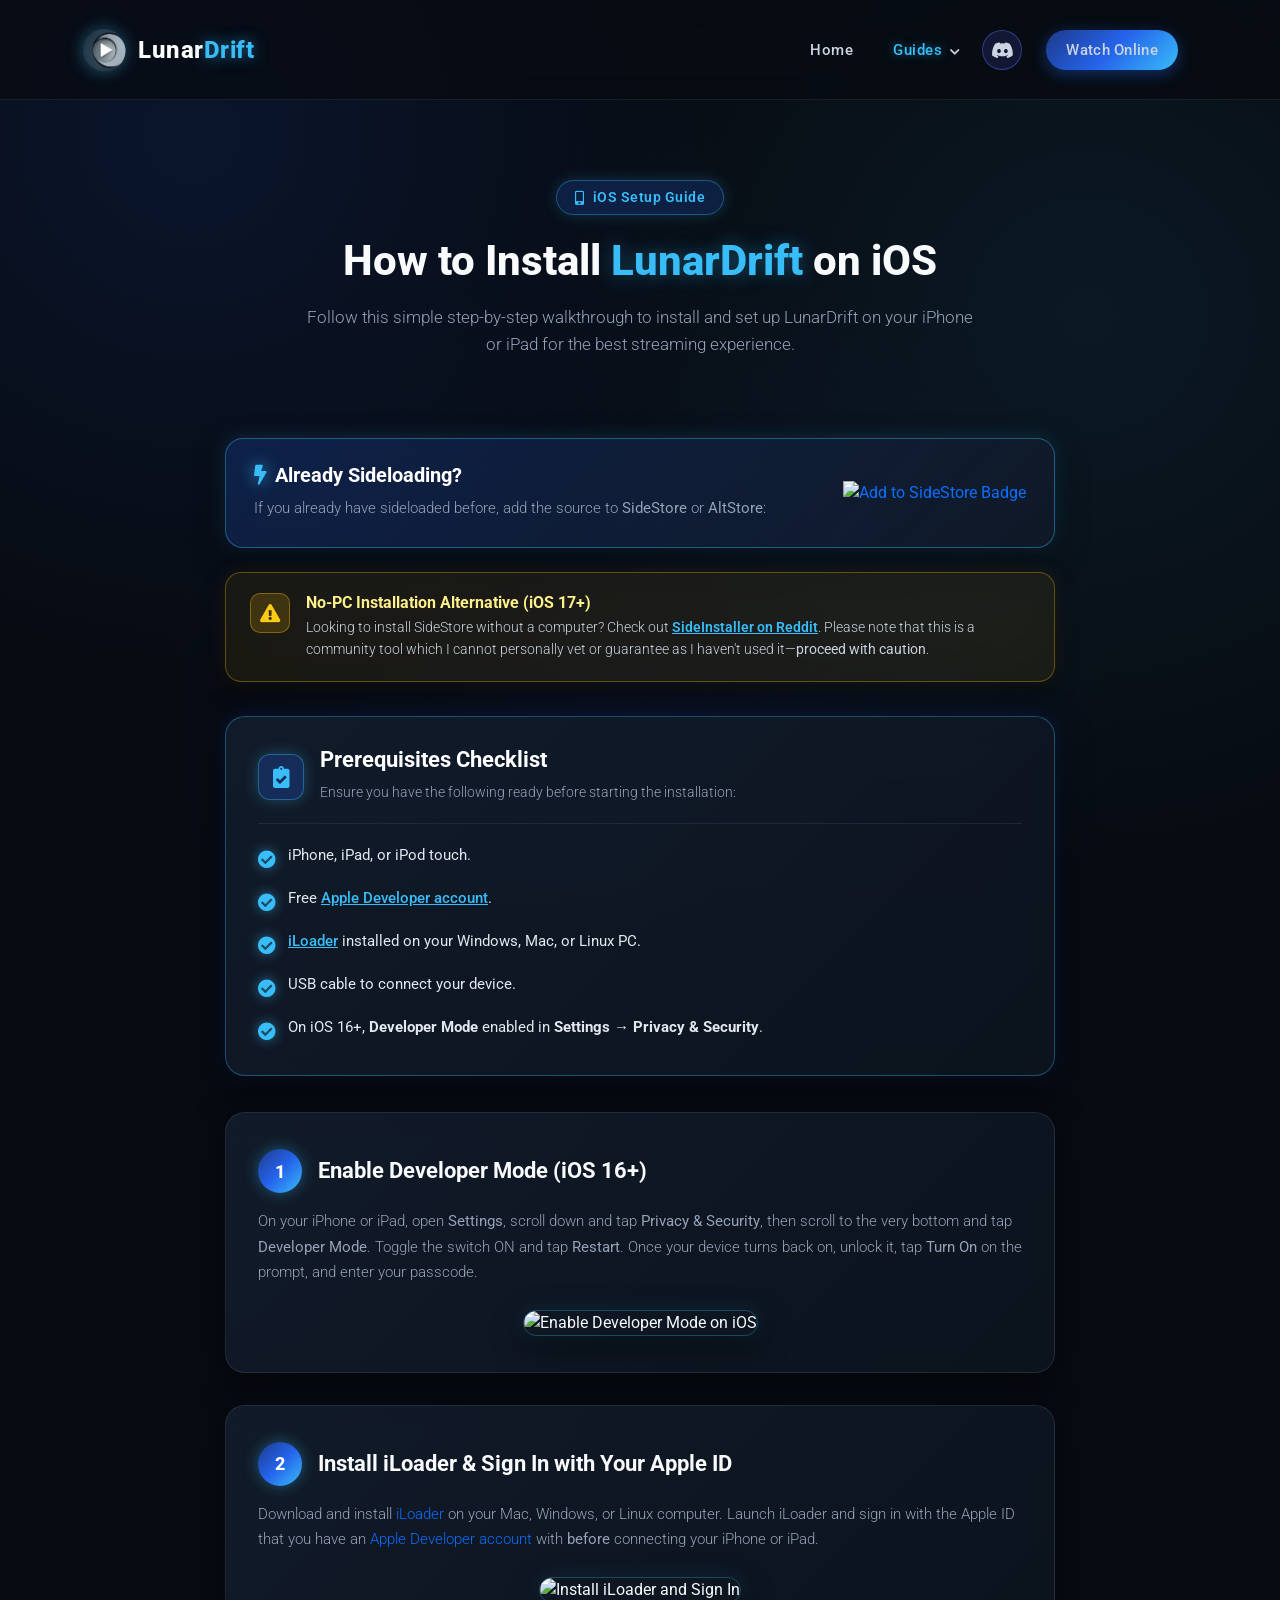
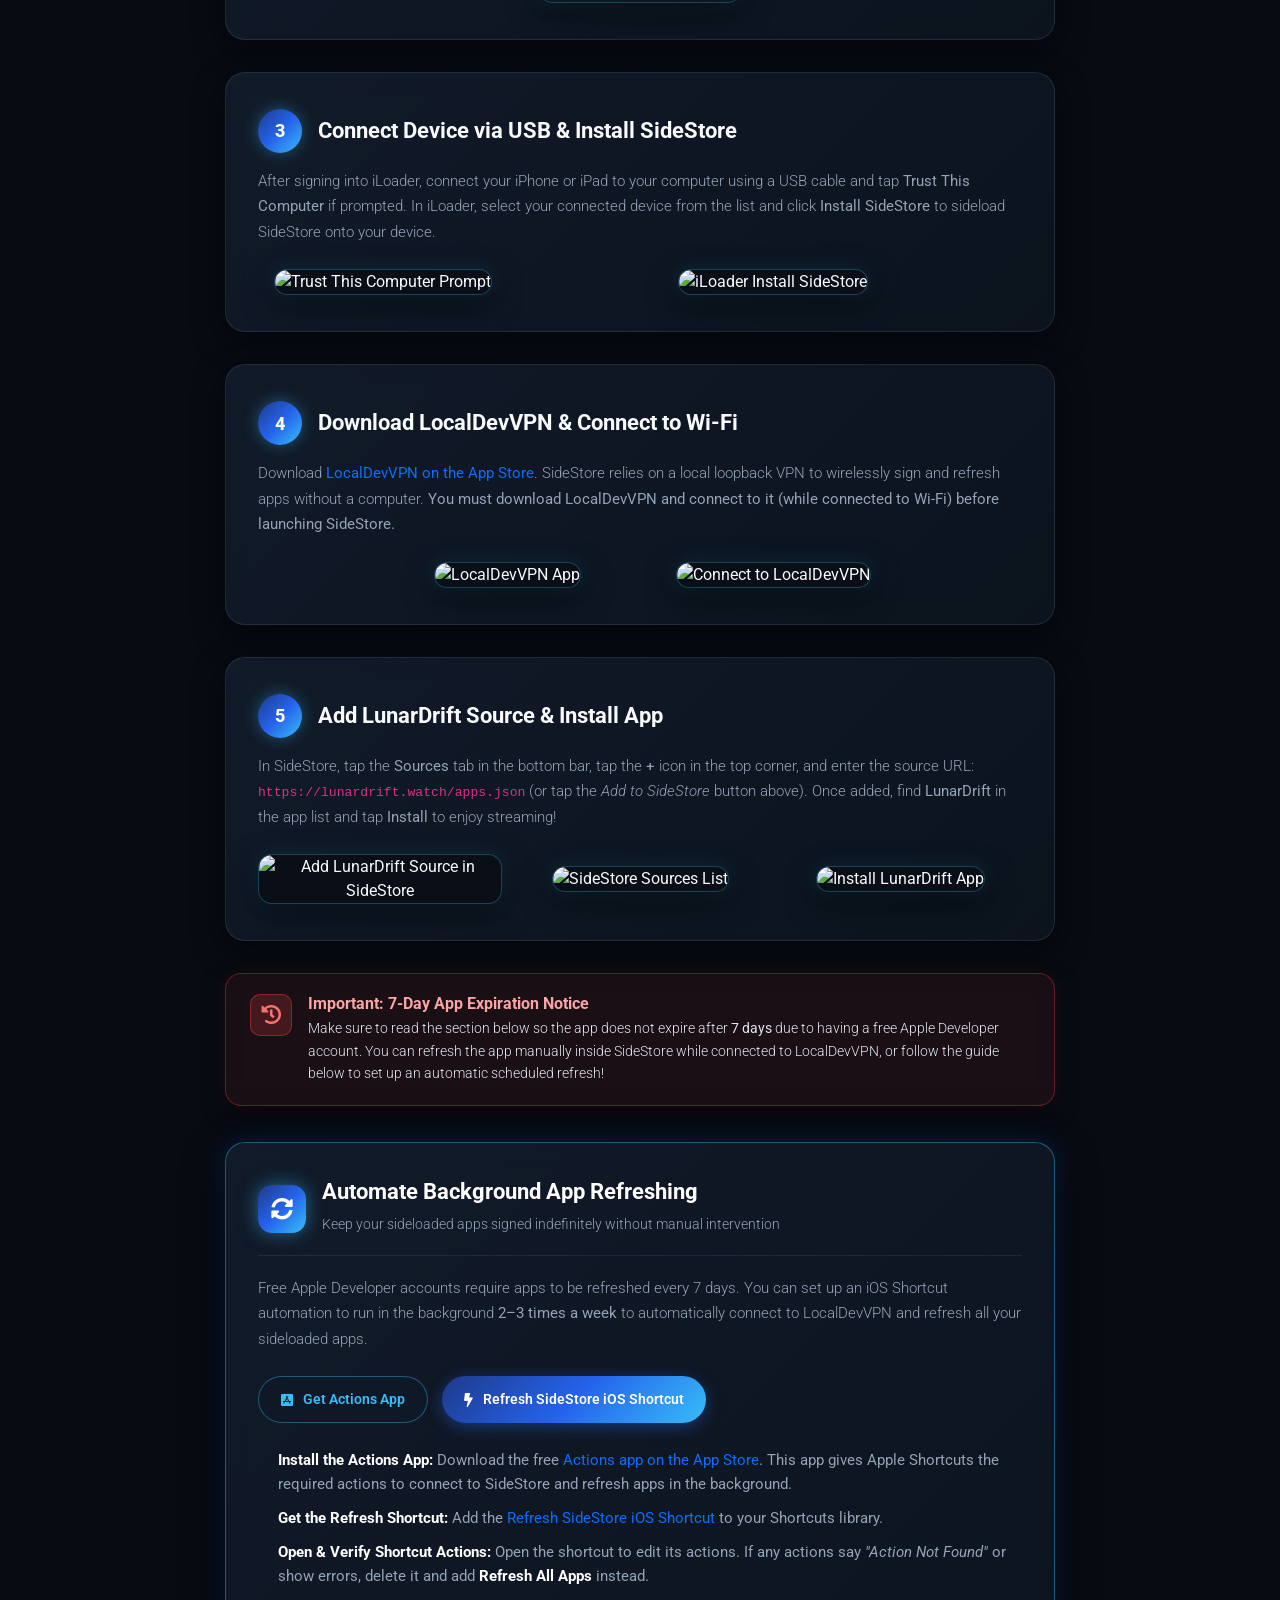
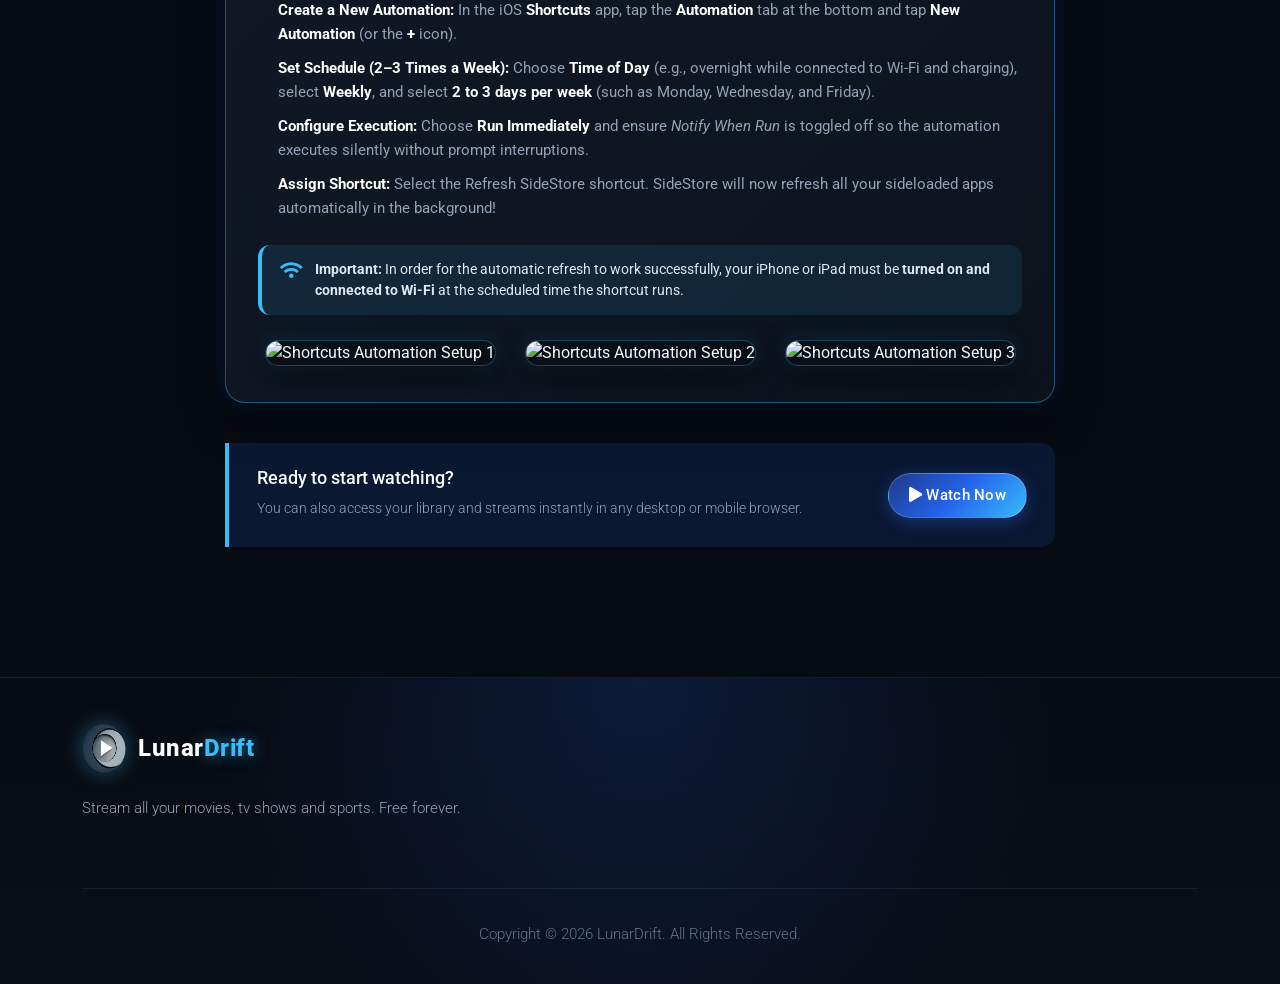
==== commit ec395d5c: "Add files via upload" ====
--- a/ios.html
+++ b/ios.html
@@ -57,17 +57,19 @@
             <ul class="nav">
               <li><a href="index.html#top">Home</a></li>
               <li class="submenu">
-                <a href="javascript:;" class="active">Platforms</a>
+                <a href="javascript:;" class="active">Guides</a>
                 <ul>
                   <li><a href="ios.html" class="active"><i class="fas fa-mobile-alt"></i> iOS</a></li>
-                  <li><a href="google-tv.html"><i class="fas fa-tv"></i> Google TV</a></li>
                 </ul>
               </li>
-              <li><a href="index.html#about">About</a></li>
+              <li class="discord-item">
+                <a href="https://discord.gg/" target="_blank" class="nav-discord-btn" title="Join our Discord" aria-label="Join our Discord">
+                  <i class="fab fa-discord"></i>
+                </a>
+              </li>
               <li>
                 <div class="gradient-button">
-                  <a id="modal_trigger" href="https://lunardrift.watch"><i class="fa fa-sign-in-alt"></i> Watch
-                    Online</a>
+                  <a id="modal_trigger" href="https://lunardrift.watch">Watch Online</a>
                 </div>
               </li>
             </ul>
--- a/assets/css/lunardrift-theme.css
+++ b/assets/css/lunardrift-theme.css
@@ -232,12 +232,35 @@
 .main-banner .left-content p {
   color: var(--ld-text-muted) !important;
 }
+.main-banner .right-image {
+  text-align: center;
+  position: relative;
+  z-index: 2;
+  display: flex;
+  justify-content: center;
+  align-items: center;
+}
 .main-banner .right-image img {
-  filter: drop-shadow(0 20px 40px rgba(0, 0, 0, 0.7)) drop-shadow(0 0 30px rgba(56, 189, 248, 0.2));
-  transition: transform 0.5s ease;
+  max-height: 505px;
+  width: auto;
+  max-width: 340px;
+  object-fit: contain;
+  filter: drop-shadow(0 22px 45px rgba(0, 0, 0, 0.85)) drop-shadow(0 0 32px rgba(56, 189, 248, 0.3));
+  transition: transform 0.5s ease, filter 0.5s ease;
+  animation: floatPhone 6s ease-in-out infinite;
 }
 .main-banner .right-image img:hover {
   transform: translateY(-8px) scale(1.02);
+  filter: drop-shadow(0 25px 50px rgba(0, 0, 0, 0.95)) drop-shadow(0 0 40px rgba(56, 189, 248, 0.45));
+}
+
+@keyframes floatPhone {
+  0%, 100% {
+    transform: translateY(0);
+  }
+  50% {
+    transform: translateY(-12px);
+  }
 }
 
 /* Services Section */
@@ -427,7 +450,19 @@
     radial-gradient(circle at 50% 0%, rgba(37, 99, 235, 0.18) 0%, transparent 60%),
     linear-gradient(180deg, #070b12 0%, #090e18 100%) !important;
   border-top: 1px solid rgba(148, 163, 184, 0.12);
-  margin-top: 100px;
+  margin-top: 50px !important;
+  padding-top: 45px !important;
+  padding-bottom: 35px !important;
+}
+
+.footer-widget .logo img {
+  max-width: 44px !important;
+  margin-bottom: 12px !important;
+}
+
+.footer-widget p {
+  margin-top: 10px;
+  color: var(--ld-text-muted);
 }
 
 footer .section-heading h4 {
@@ -594,16 +629,57 @@
 .header-area .main-nav .nav li.submenu {
   position: relative;
   cursor: pointer;
+  padding-right: 32px !important;
 }
 .header-area .main-nav .nav li.submenu:after,
 .background-header .main-nav .nav li.submenu:after {
+  font-family: 'Font Awesome 5 Free' !important;
+  font-weight: 900 !important;
+  content: "\f078" !important;
+  font-size: 11px !important;
   color: var(--ld-accent-silver) !important;
-  transition: transform 0.3s ease, color 0.3s ease;
+  position: absolute !important;
+  right: 14px !important;
+  top: 14px !important;
+  transition: transform 0.3s ease, color 0.3s ease !important;
 }
 .header-area .main-nav .nav li.submenu:hover:after,
 .background-header .main-nav .nav li.submenu:hover:after {
   color: var(--ld-accent-cyan) !important;
-  transform: rotate(180deg);
+  transform: rotate(180deg) !important;
+}
+
+/* Discord Nav Button */
+.header-area .main-nav .nav li.discord-item,
+.background-header .main-nav .nav li.discord-item {
+  padding-left: 8px !important;
+  padding-right: 4px !important;
+  display: inline-flex;
+  align-items: center;
+}
+
+.nav-discord-btn {
+  display: inline-flex !important;
+  align-items: center !important;
+  justify-content: center !important;
+  width: 40px !important;
+  height: 40px !important;
+  border-radius: 50% !important;
+  background: rgba(88, 101, 242, 0.15) !important;
+  border: 1px solid rgba(88, 101, 242, 0.45) !important;
+  color: #5865F2 !important;
+  font-size: 18px !important;
+  padding: 0 !important;
+  line-height: normal !important;
+  transition: all 0.3s ease !important;
+}
+
+.nav-discord-btn:hover {
+  background: #5865F2 !important;
+  color: #ffffff !important;
+  border-color: #5865F2 !important;
+  box-shadow: 0 0 16px rgba(88, 101, 242, 0.7) !important;
+  transform: translateY(-2px) scale(1.08) !important;
 }
 
 .header-area .main-nav .nav li.submenu ul,
